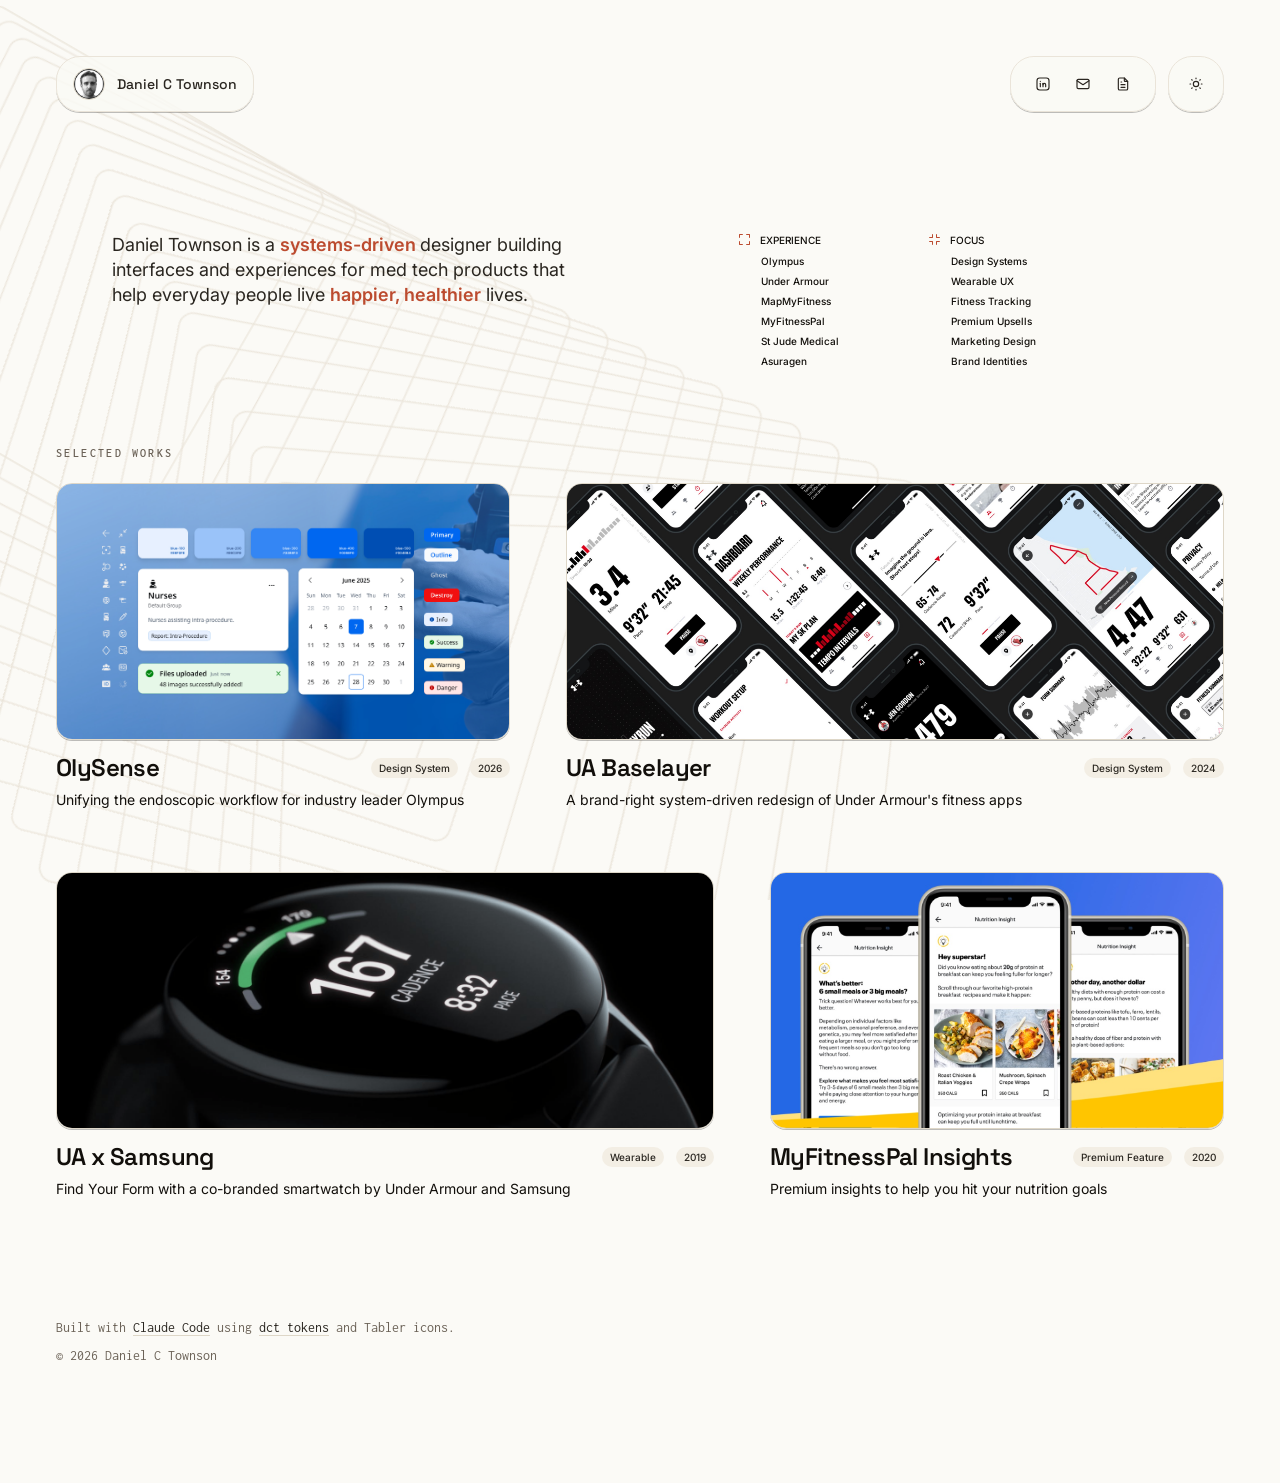
==== index.html @ 89b8bf27 "Three-column About card, header list icons and accent hover on nav pills - About card: three labelle" ====
<!DOCTYPE html>
<html lang="en" data-theme="light">
<head>
  <meta charset="UTF-8" />
  <meta name="viewport" content="width=device-width, initial-scale=1.0" />
  <!-- Apply saved theme before first paint so dark mode doesn't flash light. -->
  <script>try { var t = localStorage.getItem('dct-theme'); if (t) document.documentElement.setAttribute('data-theme', t); } catch (e) {}</script>
  <title>dctownson.com</title>
  <link rel="preconnect" href="https://fonts.googleapis.com" />
  <link rel="preconnect" href="https://fonts.gstatic.com" crossorigin />
  <link href="https://fonts.googleapis.com/css2?family=Inter:wght@300;400;500;600;700&family=Space+Grotesk:wght@400;500;600;700&family=Inconsolata:wght@400;500;600;700;800;900&display=swap" rel="stylesheet" />
  <link rel="stylesheet" href="tokens.css" />
  <link rel="stylesheet" href="style.css" />
  <script src="components.js" defer blocking="render"></script>
  <!-- Load a case study in the background as soon as its card is hovered
       (or pressed, on touch), so it's ready — images included — by the
       time the exit animation ends. Chrome/Edge only; others ignore it. -->
  <script type="speculationrules">
  { "prerender": [{ "where": { "selector_matches": "a.cs-card" }, "eagerness": "moderate" }] }
  </script>
</head>
<body>
  <bg-pattern aria-hidden="true"></bg-pattern>
  <!-- Nav -->
  <site-nav type="home"></site-nav>

  <div class="page">

    <!-- Hero -->
    <section class="hero-masthead">
      <p class="hero-statement anim anim-3">Daniel Townson is a <span class="accent-1">systems-driven </span> designer building interfaces and experiences for med tech products that help everyday people live <span class="accent-1   ">happier, healthier</span> lives. </p>
      <div class="hero-credentials anim anim-4">
        <div class="credential-group">
          <p class="credential-label"><img src="assets/images/icon.experience.svg" width="15" height="15" alt="" />EXPERIENCE</p>
          <p class="credential-value">Olympus</p>
          <p class="credential-value">Under Armour</p>
          <p class="credential-value">MapMyFitness</p>
          <p class="credential-value">MyFitnessPal</p>
          <p class="credential-value">St Jude Medical</p>
          <p class="credential-value">Asuragen</p>
        </div>
        <div class="credential-group">
          <p class="credential-label"><img src="assets/images/icon.focus.svg" width="15" height="15" alt="" />FOCUS</p>
          <p class="credential-value">Design Systems</p>
          <p class="credential-value">Wearable UX</p>
          <p class="credential-value">Fitness Tracking</p>
          <p class="credential-value">Premium Upsells</p>
          <p class="credential-value">Marketing Design</p>
          <p class="credential-value">Brand Identities</p>
        </div>
      </div>
    </section>
  
    <!-- Case Studies -->
    <p class="section-label anim anim-4">Selected works</p>
    <div class="card-grid anim anim-5">
    <!-- OlySense Design System — not password-gated; the case study page
         itself is noindex,nofollow so it stays out of search results -->
    <a class="cs-card" href="/ods" style="--span: 5;">
      <div class="cs-card-media">
        <img class="cs-card-image" src="assets/images/card.hero.ods1.jpg" alt="OlySense Design System" />
      </div>
      <div class="cs-card-info">
        <div class="cs-card-header">
          <h3 class="cs-card-title">OlySense</h3>
          <div class="cs-card-chips">
            <dct-chip>Design System</dct-chip>
            <dct-chip>2026</dct-chip>
          </div>
        </div>
        <p class="cs-card-summary">Unifying the endoscopic workflow for industry leader Olympus</p>
      </div>
    </a>
      <!-- UA Baselayer -->
      <a class="cs-card" href="/ua-baselayer" style="--span: 7;">
        <div class="cs-card-media">
          <img class="cs-card-image" src="assets/images/card.hero.uabaselayer.jpg" alt="UA Baselayer Design System" />
        </div>
        <div class="cs-card-info">
          <div class="cs-card-header">
            <h3 class="cs-card-title">UA Baselayer</h3>
            <div class="cs-card-chips">
              <dct-chip>Design System</dct-chip>
              <dct-chip>2024</dct-chip>
            </div>
          </div>
          <p class="cs-card-summary">A brand-right system-driven redesign of Under Armour's fitness apps</p>
        </div>
      </a>
      <!-- UA Samsung -->
      <a class="cs-card" href="/ua-samsung" style="--span: 7;">
        <div class="cs-card-media">
          <img class="cs-card-image" src="assets/images/cs.uasamsung.mmr.heroimage.png" alt="UA Samsung" />
        </div>
        <div class="cs-card-info">
          <div class="cs-card-header">
            <h3 class="cs-card-title">UA x Samsung</h3>
            <div class="cs-card-chips">
              <dct-chip>Wearable</dct-chip>
              <dct-chip>2019</dct-chip>
            </div>
          </div>
          <p class="cs-card-summary">Find Your Form with a co-branded smartwatch by Under Armour and Samsung</p>
        </div>
      </a>
      <!-- MFP Insights -->
      <a class="cs-card" href="/mfpinsights" style="--span: 5;">
        <div class="cs-card-media">
          <img class="cs-card-image" src="assets/images/card.hero.mfpnutritioninsights.jpg" alt="MyFitnessPal Nutrition Insights"/>
        </div>
        <div class="cs-card-info">
          <div class="cs-card-header">
            <h3 class="cs-card-title">MyFitnessPal Insights</h3>
            <div class="cs-card-chips">
              <dct-chip>Premium Feature</dct-chip>
              <dct-chip>2020</dct-chip>
            </div>
          </div>
          <p class="cs-card-summary">Premium insights to help you hit your nutrition goals</p>
        </div>
      </a>
    </div>

    <!-- Footer -->
    <site-footer class="anim anim-6"></site-footer>

  </div>


</body>
</html>
---- tokens.css ----
/* ============================================================
   dct design tokens — Paper Grotesk direction
   Source of truth: figma.com/design/Mk1AtBGUwcneXunxMCnmKR
   Architecture: primitives → sys aliases → component usage

   Collections:
   • color     — warm stone gray ramp + blue (preserved)
   • accent    — terracotta ramp (primary accent, palette-agnostic name)
   • sys       — semantic aliases, references accent/* not blue/*
   • space     — spacing scale
   • border    — radius scale
   • font      — typography scale
   ============================================================ */

/* ------------------------------------------------------------
   PRIMITIVES — Gray (warm stone)
   ------------------------------------------------------------ */
   :root {

      --color-gray-50:       #fbfaf6;
      --color-gray-100:      #f3eee4;
      --color-gray-200:      #eae4d9;
      --color-gray-300:      #ded7c8;
      --color-gray-400:      #b8b0a0;
      --color-gray-500:      #8a8478;
      --color-gray-600:      #6b6257;
      --color-gray-700:      #4a453c;
      --color-gray-800:      #2a2620;
      --color-gray-900:      #1b1712;
      --color-gray-950:      #120f0b;
      --color-gray-default:  #1b1712;
      --color-gray-contrast: #ffffff;
      --color-gray-alpha-5:  rgba(27, 23, 18, 0.12);
    
      /* ------------------------------------------------------------
         PRIMITIVES — Accent (terracotta)
         Palette-agnostic name — swap the collection to change
         the entire accent family without touching sys references.
         ------------------------------------------------------------ */
      --color-accent-50:       #fef7f4;
      --color-accent-100:      #fbe9e1;
      --color-accent-200:      #f6d3c4;
      --color-accent-300:      #eeb39b;
      --color-accent-400:      #e39172;
      --color-accent-500:      #d6704e;
      --color-accent-600:      #bc4b2f;
      --color-accent-700:      #a23e24;
      --color-accent-800:      #85311c;
      --color-accent-900:      #6a2716;
      --color-accent-950:      #431810;
      --color-accent-default:  #bc4b2f;
      --color-accent-contrast: #fbfaf6;
      --color-accent-alpha-1:  rgba(188, 75, 47, 0.02);
      --color-accent-alpha-2:  rgba(188, 75, 47, 0.09);
      --color-accent-alpha-3:  rgba(188, 75, 47, 0.22);
      --color-accent-alpha-4:  rgba(188, 75, 47, 0.33);
      --color-accent-alpha-5:  rgba(188, 75, 47, 0.41);
      --color-accent-alpha-6:  rgba(188, 75, 47, 0.49);
      --color-accent-alpha-7:  rgba(188, 75, 47, 0.58);
      --color-accent-alpha-8:  rgba(188, 75, 47, 0.71);
      --color-accent-alpha-9:  rgba(188, 75, 47, 0.49);
      --color-accent-alpha-10: rgba(188, 75, 47, 0.40);
    
      /* ------------------------------------------------------------
         PRIMITIVES — Blue (preserved, unused in sys)
         ------------------------------------------------------------ */
      --color-blue-50:       #fdfdfe;
      --color-blue-100:      #f7f9ff;
      --color-blue-200:      #edf2fe;
      --color-blue-300:      #dfeaff;
      --color-blue-400:      #d0dfff;
      --color-blue-500:      #bdd1ff;
      --color-blue-600:      #a6bff9;
      --color-blue-700:      #87a5ef;
      --color-blue-800:      #3d63dd;
      --color-blue-900:      #3657c3;
      --color-blue-950:      #395bc7;
      --color-blue-default:  #1d2e5c;
      --color-blue-contrast: #ffffff;
      --color-blue-alpha-9:  rgba(3, 145, 253, 0.49);
    
      /* ------------------------------------------------------------
         PRIMITIVES — Red (warm)
         ------------------------------------------------------------ */
      --color-red-50:        #fff5f3;
      --color-red-100:       #ffe4de;
      --color-red-200:       #ffc9bf;
      --color-red-300:       #ffa694;
      --color-red-400:       #fa7f66;
      --color-red-500:       #ef5f42;
      --color-red-600:       #de4a2d;
      --color-red-700:       #c43a22;
      --color-red-800:       #a12f1c;
      --color-red-900:       #822719;
      --color-red-950:       #4f150c;
      --color-red-contrast:  #ffffff;
    
      /* ------------------------------------------------------------
         PRIMITIVES — Green (muted olive)
         ------------------------------------------------------------ */
      --color-green-50:       #f4f7ee;
      --color-green-100:      #e6eed6;
      --color-green-200:      #cddcae;
      --color-green-300:      #adc482;
      --color-green-400:      #8cab5e;
      --color-green-500:      #6f9047;
      --color-green-600:      #567237;
      --color-green-700:      #46603f;
      --color-green-800:      #384c26;
      --color-green-900:      #2c3b1f;
      --color-green-950:      #16210f;
      --color-green-contrast: #ffffff;
    
      /* ------------------------------------------------------------
         PRIMITIVES — Yellow (warm ochre)
         ------------------------------------------------------------ */
      --color-yellow-50:       #fdf8ec;
      --color-yellow-100:      #f9edcd;
      --color-yellow-200:      #f2d99a;
      --color-yellow-300:      #e9c266;
      --color-yellow-400:      #dda838;
      --color-yellow-500:      #c98f1c;
      --color-yellow-600:      #a97316;
      --color-yellow-700:      #855813;
      --color-yellow-800:      #6a4614;
      --color-yellow-900:      #573a15;
      --color-yellow-950:      #331f07;
      --color-yellow-contrast: #000000;
    
      /* ------------------------------------------------------------
         PRIMITIVES — Typography
         ------------------------------------------------------------ */
      --font-family-sans:    'Inter', sans-serif;
      --font-family-display: 'Space Grotesk', 'Inter', sans-serif;
      --font-family-mono:    'Inconsolata', monospace;
    
      --font-size-caption: 10px;
      --font-size-xs:   12px;
      --font-size-sm:   14px;
      --font-size-base: 16px;
      --font-size-lg:   18px;
      --font-size-xl:   20px;
      --font-size-2xl:  24px;
      --font-size-3xl:  30px;
      --font-size-4xl:  36px;
      --font-size-5xl:  48px;
      --font-size-6xl:  60px;
      --font-size-7xl:  72px;
      --font-size-8xl:  96px;
      --font-size-9xl:  128px;
    
      --font-weight-thin:       100;
      --font-weight-extralight: 200;
      --font-weight-light:      300;
      --font-weight-normal:     400;
      --font-weight-medium:     500;
      --font-weight-semibold:   600;
      --font-weight-bold:       700;
      --font-weight-extrabold:  800;
      --font-weight-black:      900;
    
      --font-leading-none:    1;
      --font-leading-tight:   1.25;
      --font-leading-snug:    1.375;
      --font-leading-normal:  1.5;
      --font-leading-relaxed: 1.625;
      --font-leading-loose:   2;
    
      --font-tracking-tighter: -1.2px;
      --font-tracking-tight:   -0.6px;
      --font-tracking-normal:   0px;
      --font-tracking-wide:     0.4px;
      --font-tracking-wider:    1.6px;
      --font-tracking-widest:   2.4px;
    
      /* ------------------------------------------------------------
         PRIMITIVES — Border radius
         ------------------------------------------------------------ */
      --radius-none:    0px;
      --radius-sm:      2px;
      --radius-default: 4px;
      --radius-md:      6px;
      --radius-lg:      8px;
      --radius-xl:      12px;
      --radius-2xl:     16px;
      --radius-3xl:     24px;
      --radius-full:    9999px;
    
      /* ------------------------------------------------------------
         PRIMITIVES — Spacing scale
         ------------------------------------------------------------ */
      --spacing-px:   1px;
      --spacing-0-5:  2px;
      --spacing-1:    4px;
      --spacing-1-5:  6px;
      --spacing-2:    8px;
      --spacing-2-5:  10px;
      --spacing-3:    12px;
      --spacing-3-5:  14px;
      --spacing-4:    16px;
      --spacing-5:    20px;
      --spacing-6:    24px;
      --spacing-7:    28px;
      --spacing-8:    32px;
      --spacing-9:    36px;
      --spacing-10:   40px;
      --spacing-11:   44px;
      --spacing-12:   48px;
      --spacing-14:   56px;
      --spacing-16:   64px;
      --spacing-20:   80px;
      --spacing-24:   96px;
      --spacing-28:   112px;
      --spacing-32:   128px;
      --spacing-36:   144px;
      --spacing-40:   160px;
      --spacing-44:   176px;
      --spacing-48:   192px;
      --spacing-52:   208px;
      --spacing-56:   224px;
      --spacing-60:   240px;
      --spacing-64:   256px;
      --spacing-72:   288px;
      --spacing-80:   320px;
      --spacing-96:   384px;
    
      /* ------------------------------------------------------------
         PRIMITIVES — Icon sizes
         ------------------------------------------------------------ */
      --icon-xs:  12px;
      --icon-sm:  14px;
      --icon-md:  16px;
      --icon-lg:  20px;
      --icon-xl:  24px;
      --icon-2xl: 32px;
    }
    
    /* ------------------------------------------------------------
       SYS TOKENS — LIGHT MODE (Paper)
       All values reference primitives via var()
       ------------------------------------------------------------ */
    :root,
    [data-theme="light"] {
    
      /* Background */
      --color-bg-default:      var(--color-gray-50);
      --color-bg-subtle:       var(--color-gray-100);
      --color-bg-muted:        var(--color-gray-200);
    
      /* Foreground */
      --color-fg-default:      var(--color-gray-950);
      --color-fg-muted:        var(--color-gray-800);
      --color-fg-subtle:       var(--color-gray-600);
      --color-fg-disabled:     var(--color-gray-400);
      --color-fg-on-accent:    var(--color-accent-contrast);
    
      /* Border */
      --color-border-default:  var(--color-gray-300);
      --color-border-strong:   var(--color-gray-500);
      --color-border-muted:    var(--color-gray-200);
      --color-border-accent:   var(--color-accent-600);
    
      /* Accent */
      --color-accent-default:  var(--color-accent-600);
      --color-accent-hover:    var(--color-accent-700);
      --color-accent-muted:    var(--color-accent-300);
      --color-accent-subtle:   var(--color-accent-100);
      --color-accent-fg:       var(--color-accent-600);
    
      /* Surface */
      --color-surface-default: var(--color-gray-50);
      --color-surface-raised:  var(--color-gray-100);
      --color-surface-overlay: var(--color-gray-200);
    
      /* State */
      --color-focus:           var(--color-accent-600);
      --color-disabled-bg:     var(--color-bg-muted);
      --color-disabled-text:   var(--color-fg-subtle);
    
      /* Danger */
      --color-danger-default:  var(--color-red-800);
      --color-danger-hover:    var(--color-red-900);
      --color-danger-muted:    var(--color-red-100);
      --color-danger-fg:       var(--color-red-700);
      --color-danger-on:       var(--color-red-contrast);
    
      /* Status — Success */
      --color-success-bg:        var(--color-green-100);
      --color-success-bg-subtle: var(--color-green-50);
      --color-success-border:    var(--color-green-300);
      --color-success-text:      var(--color-green-950);
      --color-success-text-muted:var(--color-green-700);
      --color-success-icon:      var(--color-green-600);
      --color-success-solid:     var(--color-green-600);
      --color-success-on-solid:  var(--color-green-contrast);

    
      /* Status — Warning */
      --color-warning-bg:        var(--color-yellow-100);
      --color-warning-bg-subtle: var(--color-yellow-50);
      --color-warning-border:    var(--color-yellow-300);
      --color-warning-text:      var(--color-yellow-950);
      --color-warning-text-muted:var(--color-yellow-900);
      --color-warning-icon:      var(--color-yellow-700);
      --color-warning-solid:     var(--color-yellow-500);
      --color-warning-on-solid:  var(--color-yellow-contrast);
   
    
      /* Status — Error */
      --color-error-bg:          var(--color-red-100);
      --color-error-bg-subtle:   var(--color-red-50);
      --color-error-border:      var(--color-red-300);
      --color-error-text:        var(--color-red-default);
      --color-error-text-muted:  var(--color-red-900);
      --color-error-icon:        var(--color-red-700);
      --color-error-solid:       var(--color-red-600);
      --color-error-on-solid:    var(--color-red-contrast);
    
      /* Status — Info */
      --color-info-bg:           var(--color-blue-100);
      --color-info-bg-subtle:    var(--color-blue-50);
      --color-info-border:       var(--color-blue-300);
      --color-info-text:         var(--color-blue-default);
      --color-info-text-muted:   var(--color-blue-900);
      --color-info-icon:         var(--color-blue-700);
      --color-info-solid:        var(--color-blue-600);
      --color-info-on-solid:     var(--color-blue-contrast);
    
      /* Icon */
      --color-icon-default:      var(--color-gray-default);
      --color-icon-muted:        var(--color-gray-500);
      --color-icon-subtle:       var(--color-gray-400);
      --color-icon-disabled:     var(--color-gray-300);
      --color-icon-on-accent:    var(--color-gray-50);
      --color-icon-accent:       var(--color-accent-600);
      --color-icon-success:      var(--color-green-600);
      --color-icon-warning:      var(--color-yellow-600);
      --color-icon-error:        var(--color-red-600);
      --color-icon-info:         var(--color-blue-950);
    
      /* Font aliases */
      --font-body:                var(--font-family-sans);
      --font-heading:             var(--font-family-display);
      --font-mono:                var(--font-family-mono);
      --font-size-label:          var(--font-size-sm);
      --font-size-body:           var(--font-size-base);
      --font-size-body-lg:        var(--font-size-lg);
      --font-size-subtitle:       var(--font-size-xl);
      --font-size-title:          var(--font-size-2xl);
      --font-size-h3:             var(--font-size-3xl);
      --font-size-h2:             var(--font-size-4xl);
      --font-size-h1:             var(--font-size-5xl);
      --font-size-display:        var(--font-size-6xl);
      --font-weight-body:         var(--font-weight-normal);
      --font-weight-label:        var(--font-weight-medium);
      --font-weight-emphasis:     var(--font-weight-semibold);
      --font-weight-heading:      var(--font-weight-medium);
      --font-weight-display:      var(--font-weight-semibold);
      --font-leading-tight-sys:   var(--font-leading-tight);
      --font-leading-snug-sys:    var(--font-leading-snug);
      --font-leading-body:        var(--font-leading-normal);
      --font-leading-relaxed-sys: var(--font-leading-relaxed);
      --font-tracking-heading:    var(--font-tracking-tight);
      --font-tracking-body:       var(--font-tracking-normal);
      --font-tracking-label:      var(--font-tracking-wide);
      --font-tracking-caption:    var(--font-tracking-wider);
    }
    
    /* ------------------------------------------------------------
       SYS TOKENS — DARK MODE (Warm Ink)
       ------------------------------------------------------------ */
    [data-theme="dark"] {
    
      /* Background */
      --color-bg-default:      var(--color-gray-950);
      --color-bg-subtle:       var(--color-gray-900);
      --color-bg-muted:        var(--color-gray-800);
    
      /* Foreground */
      --color-fg-default:      var(--color-gray-200);
      --color-fg-muted:        var(--color-gray-300);
      --color-fg-subtle:       var(--color-gray-400);
      --color-fg-disabled:     var(--color-gray-500);
      --color-fg-on-accent:    var(--color-accent-contrast);
    
      /* Border */
      --color-border-default:  var(--color-gray-700);
      --color-border-strong:   var(--color-gray-500);
      --color-border-muted:    var(--color-gray-800);
      --color-border-accent:   var(--color-accent-500);
    
      /* Accent */
      --color-accent-default:  var(--color-accent-500);
      --color-accent-hover:    var(--color-accent-700);
      --color-accent-muted:    var(--color-accent-900);
      --color-accent-subtle:   var(--color-accent-950);
      --color-accent-fg:       var(--color-accent-400);
    
      /* Surface */
      --color-surface-default: var(--color-gray-950);
      --color-surface-raised:  var(--color-gray-800);
      --color-surface-overlay: var(--color-gray-700);
    
      /* State */
      --color-focus:           var(--color-accent-400);
      --color-disabled-bg:     var(--color-bg-muted);
      --color-disabled-text:   var(--color-fg-disabled);
    
      /* Danger */
      --color-danger-default:  var(--color-red-800);
      --color-danger-hover:    var(--color-red-900);
      --color-danger-muted:    var(--color-red-950);
      --color-danger-fg:       var(--color-red-200);
      --color-danger-on:       var(--color-red-contrast);
    
      /* Status — Success */
      --color-success-bg:        var(--color-green-950);
      --color-success-bg-subtle: var(--color-green-900);
      --color-success-border:    var(--color-green-700);
      --color-success-text:      var(--color-green-50);
      --color-success-text-muted:var(--color-green-100);
      --color-success-icon:      var(--color-green-400);
      --color-success-solid:     var(--color-green-500);
      --color-success-on-solid:  var(--color-green-contrast);
    
      /* Status — Warning */
      --color-warning-bg:        var(--color-yellow-950);
      --color-warning-bg-subtle: var(--color-yellow-900);
      --color-warning-border:    var(--color-yellow-700);
      --color-warning-text:      var(--color-yellow-50);
      --color-warning-text-muted:var(--color-yellow-100);
      --color-warning-icon:      var(--color-yellow-400);
      --color-warning-solid:     var(--color-yellow-400);
      --color-warning-on-solid:  var(--color-yellow-contrast);
    
      /* Status — Error */
      --color-error-bg:          var(--color-red-950);
      --color-error-bg-subtle:   var(--color-red-900);
      --color-error-border:      var(--color-red-700);
      --color-error-text:        var(--color-gray-50);
      --color-error-icon:        var(--color-red-400);
      --color-error-solid:       var(--color-red-500);
      --color-error-on-solid:    var(--color-red-contrast);
    
      /* Status — Info */
      --color-info-bg:           var(--color-blue-950);
      --color-info-bg-subtle:    var(--color-blue-900);
      --color-info-border:       var(--color-blue-700);
      --color-info-text:         var(--color-blue-50);
      --color-info-text-muted:   var(--color-blue-300);
      --color-info-icon:         var(--color-blue-400);
      --color-info-solid:        var(--color-blue-500);
      --color-info-on-solid:     var(--color-blue-contrast);
    
      /* Icon */
      --color-icon-default:      var(--color-gray-50);
      --color-icon-muted:        var(--color-gray-400);
      --color-icon-subtle:       var(--color-gray-600);
      --color-icon-disabled:     var(--color-gray-700);
      --color-icon-on-accent:    var(--color-gray-contrast);
      --color-icon-accent:       var(--color-accent-400);
      --color-icon-success:      var(--color-green-400);
      --color-icon-warning:      var(--color-yellow-400);
      --color-icon-error:        var(--color-red-400);
      --color-icon-info:         var(--color-blue-800);
    }
---- style.css ----
/* ============================================================
   dctownson.com — component & layout styles
   Depends on: tokens.css

   Section order: reset/base → layout primitives → motion →
   utilities → components (nav, chip, button) → shared cross-page
   typography → page-specific (home, case study) → contact →
   about → footer.
   ============================================================ */

/* ── Reset & base ─────────────────────────────────────── */
*, *::before, *::after {
  box-sizing: border-box;
  margin: 0;
  padding: 0;
}

html {
  font-size: 16px;
  -webkit-font-smoothing: antialiased;
  scroll-behavior: auto;
  overflow-anchor: none;
}

body {
  font-family: var(--font-family-sans);
  background-color: var(--color-bg-default);
  color: var(--color-fg-default);
  min-height: 100vh;
  transition: background-color 0.2s ease, color 0.2s ease;
}

/* ── Background pattern — <bg-pattern> ─────────────────────
   Fixed layer behind the page (position: fixed rather than
   background-attachment: fixed, which iOS Safari ignores). The
   SVG sits on the left, sized off the viewport height and pushed
   past the left and top edges so it bleeds off them. --pattern-apex-x
   / --pattern-apex-y place the fan's apex (the point on the right
   where the lines meet) in the viewport; --pattern-height sets the
   size; --pattern-rotate turns it around the apex (clockwise). Line color comes from a token via currentColor. */
bg-pattern {
  --pattern-height: 130vh;
  --pattern-apex-x: 40vw;
  --pattern-apex-y: 30vh;
  --pattern-rotate: -60deg;
  position: fixed;
  inset: 0;
  z-index: -1;
  overflow: hidden;
  pointer-events: none;
  color: var(--color-border-muted);
  transition: color 0.2s ease;
}

/* The apex is at (1520, 906) in the 1562 × 1812 viewBox, i.e.
   97.3% across and 50% down — the offsets below put that point at
   --pattern-apex-x / -y. */
bg-pattern svg {
  position: absolute;
  height: var(--pattern-height);
  width: auto;
  aspect-ratio: 1562 / 1812;
  left: calc(var(--pattern-apex-x) - var(--pattern-height) * 1520 / 1812);
  top: calc(var(--pattern-apex-y) - var(--pattern-height) * 0.5);
  transform: rotate(var(--pattern-rotate));
  transform-origin: 97.31% 50%;   /* turn around the apex so it stays put */
}

/* Fan-in on load. Every line rotates into place around one shared
   pivot near the apex on the right (in the SVG's 1562 × 1812 units),
   starting from --fan-shift to the left. Each line starts turned
   back by its own tilt (1.5° per line, matching the Figma build) plus
   --fan-base, so they open out like a fan. line-01 leads; the rest
   follow --fan-stagger apart. 19 × 30ms + 900ms ≈ 1.5s total, so the
   pattern settles just after the page content (~1.05s). */
bg-pattern g {
  --fan-pivot: 1520px 906px;
  --fan-shift: -110px;        /* user units: ≈120 screen px at 1440 × 900 */
  --fan-base: 4deg;
  --fan-step: 1.5deg;
  --fan-stagger: 30ms;
  --fan-angle: calc(var(--fan-base) + var(--i) * var(--fan-step));
  transform-box: view-box;
  transform-origin: var(--fan-pivot);
  animation: fan-in 900ms cubic-bezier(0.22, 1, 0.36, 1) both;
  animation-delay: calc(var(--i) * var(--fan-stagger));
}

@keyframes fan-in {
  from {
    opacity: 0;
    transform: translateX(var(--fan-shift)) rotate(var(--fan-angle));
  }
  40% { opacity: 1; }
  to {
    opacity: 1;
    transform: none;
  }
}

@media (prefers-reduced-motion: reduce) {
  bg-pattern g { animation: none; }
}


a { color: inherit; text-decoration: none; }
img { display: block; max-width: 100%; }

/* Global default for every h2–h6 on the site. Headings that need a
   different color set it on their own class. */
h2, h3, h4, h5, h6 { color: var(--color-fg-muted); }

/* ── Layout primitives ────────────────────────────────── */
/* .page is the single source of page width and side margins on
   every page. .content (case study pages) is a plain grouping
   wrapper with no styles of its own. */
.page {
  max-width: 1440px;
  margin: 0 auto;
  padding: 0 56px;
  --grid-gutter: 56px;
}

@media (max-width: 1023px) {
  .page {
    padding: 0 32px;
  }
}

@media (max-width: 767px) {
  .page {
    padding: 0 24px;
  }
}

/* 12-column responsive grid. Desktop (>=1024px): 12 columns.
   Tablet (768-1023px): 8 columns. Mobile (<768px): 4 columns.
   Grids only line up with each other when they share the same
   column-gap, so every grid takes --grid-gutter for its columns —
   override row-gap freely, but leave column-gap alone on any grid
   that needs to align with the others. */
.hero-masthead,
.card-grid,
.grid,
.cs-header,
.cs-section,
.img-grid,
.meta-grid {
  display: grid;
  grid-template-columns: repeat(12, 1fr);
  gap: var(--grid-gutter);
}

@media (max-width: 1023px) {
  .hero-masthead,
  .card-grid,
  .grid,
  .cs-header,
  .cs-section,
  .img-grid,
  .meta-grid {
    grid-template-columns: repeat(8, 1fr);
  }
}

@media (max-width: 767px) {
  .hero-masthead,
  .card-grid,
  .grid,
  .cs-header,
  .cs-section,
  .img-grid,
  .meta-grid {
    grid-template-columns: repeat(4, 1fr);
  }
}

/* ── Grid placement ─────────────────────────────────────
   Children of .grid and of the case study containers (.cs-header,
   .cs-section, .img-grid, .meta-grid) sit on the columns above. Each
   element type has a default span (see "Page — Case study"); to place
   one yourself, set these on the element:
     --span / --start        desktop, out of 12   style="--span: 6"
     --span-md / --start-md  tablet, out of 8     style="--span-md: 4"
     --span-sm               phone, out of 4
   e.g. style="--span: 6; --start: 4" spans columns 4–9 on desktop.
   Anything unset falls back to the element's default (full width
   unless noted). The --_span* properties hold those defaults and are
   internal — set --span* in markup, not them.
   None of these inherit, so a span set on one element never leaks
   into a nested grid. */
@property --span     { syntax: '*'; inherits: false; }
@property --start    { syntax: '*'; inherits: false; }
@property --span-md  { syntax: '*'; inherits: false; }
@property --start-md { syntax: '*'; inherits: false; }
@property --span-sm  { syntax: '*'; inherits: false; }
@property --_span    { syntax: '*'; inherits: false; }
@property --_span-md { syntax: '*'; inherits: false; }
@property --_span-sm { syntax: '*'; inherits: false; }

:is(.grid, .cs-header, .cs-section, .img-grid, .meta-grid) > * {
  grid-column: var(--start, auto) / span var(--span, var(--_span, 12));
  min-width: 0;
}

@media (max-width: 1023px) {
  :is(.grid, .cs-header, .cs-section, .img-grid, .meta-grid) > * {
    grid-column: var(--start-md, auto) / span var(--span-md, var(--_span-md, 8));
  }
}

@media (max-width: 767px) {
  :is(.grid, .cs-header, .cs-section, .img-grid, .meta-grid) > * {
    grid-column: auto / span var(--span-sm, var(--_span-sm, 4));
  }
}

cs-hero {
  display: block;
}

/* ── Motion — staggered fade-up ───────────────────────── */
.anim {
  opacity: 0;
  transform: translateY(16px);
  animation: fade-up 0.5s ease forwards;
}

@keyframes fade-up {
  to {
    opacity: 1;
    transform: translateY(0);
  }
}

.anim-1 { animation-delay: 0.05s; }
.anim-2 { animation-delay: 0.15s; }
.anim-3 { animation-delay: 0.25s; }
.anim-4 { animation-delay: 0.35s; }
.anim-5 { animation-delay: 0.45s; }
.anim-6 { animation-delay: 0.55s; }

/* ── Motion — page exit (home → case study) ──────────────
   components.js adds .is-leaving to <html> when a case study card
   is clicked and navigates after PAGE_EXIT_MS (600ms). The nav stays
   put since the next page has the same one. Content lifts and fades;
   the clicked card (.is-active) lingers a beat longer; the pattern
   fades out. */
@keyframes page-out {
  from { opacity: 1; transform: none; }
  to   { opacity: 0; transform: translateY(-12px); }
}

.is-leaving .page .anim {
  animation: page-out 0.35s ease forwards;
}

.is-leaving .page .card-grid.anim {
  animation: none;
  opacity: 1;
  transform: none;
}

.is-leaving .cs-card {
  animation: page-out 0.35s ease forwards;
}

.is-leaving .cs-card.is-active {
  animation: page-out 0.3s ease 0.25s forwards;
}

/* The pattern fades out as one layer rather than folding line by
   line: per-line SVG transforms repaint the whole pattern on the main
   thread every frame, which made the exit stutter. Opacity on the
   layer runs on the GPU. */
.is-leaving bg-pattern {
  opacity: 0;
  transition: opacity 0.4s ease;
}

/* With a morph coming (.can-morph), the clicked card's image stays
   fully visible — it becomes the case study hero — and only its
   title and summary fade with the rest. */
.is-leaving.can-morph .cs-card.is-active {
  animation: none;
}

.is-leaving.can-morph .cs-card.is-active .cs-card-info {
  animation: page-out 0.35s ease forwards;
}

/* ── Motion — page transition (home → case study) ─────────
   Cross-page view transitions: the clicked card's image and the
   case study hero share the name "cs-hero" (components.js), so the
   browser morphs one into the other while the rest of the page
   cross-fades. Browsers without support just load the next page.
   The case study's own entrance is the staggered .anim fade-up in
   <cs-hero>; the hero skips its fade when it arrives by morph
   (.is-arriving, set by a pagereveal listener in each case study's
   <head>). */
@view-transition {
  navigation: auto;
}

@media (prefers-reduced-motion: reduce) {
  @view-transition {
    navigation: none;
  }
}

::view-transition-group(root) {
  animation-duration: 0.3s;
}

::view-transition-group(cs-hero) {
  animation-duration: 0.6s;
  animation-timing-function: cubic-bezier(0.22, 1, 0.36, 1);
}

/* The card and the hero crop the image differently — cover keeps
   it from stretching while the box changes shape. */
::view-transition-old(cs-hero),
::view-transition-new(cs-hero) {
  height: 100%;
  object-fit: cover;
}

.is-arriving .hero-bleed.anim {
  animation: none;
  opacity: 1;
  transform: none;
}

/* Meta tiles follow the hero in, 60ms apart. */
cs-hero meta-tile:nth-child(1) { animation-delay: 0.35s; }
cs-hero meta-tile:nth-child(2) { animation-delay: 0.41s; }
cs-hero meta-tile:nth-child(3) { animation-delay: 0.47s; }
cs-hero meta-tile:nth-child(4) { animation-delay: 0.53s; }

/* ── Utilities — ghost tooltip ─────────────────────────── */
[data-tip] { position: relative; }

[data-tip]::after {
  content: attr(data-tip);
  position: absolute;
  bottom: calc(100% + 2px);
  left: 50%;
  transform: translateX(-50%) translateY(2px);
  background: transparent;
  color: var(--color-fg-muted);
  font-family: var(--font-family-mono);
  font-size: var(--font-size-xs);
  font-weight: var(--font-weight-semibold);
  letter-spacing: var(--font-tracking-wide);
  white-space: nowrap;
  padding: 0 8px;
  border-radius: var(--radius-md);
  border: none;
  backdrop-filter: blur(8px);
  -webkit-backdrop-filter: blur(8px);
  pointer-events: none;
  opacity: 0;
  transition: opacity 0.15s ease, transform 0.15s ease;
  z-index: 10;
}

[data-tip]:hover::after {
  opacity: 1;
  transform: translateX(-50%) translateY(0);
}

/* ============================================================
   Components
   ============================================================ */

/* ── Navigation — <site-nav> floating pills ────────────────
   No bar behind the nav: each group sits in its own pill and the
   page (and the fixed bg pattern) shows between them. The host is
   sticky with a negative top equal to the inset it gives up on
   scroll, so the pills start --nav-inset from the top and settle
   at --nav-inset-stuck once the page scrolls — no scroll listener
   needed. The pills align with .page's content column and side
   padding at every breakpoint. */
site-nav {
  --nav-inset: 56px;
  --nav-inset-stuck: 16px;
  display: block;
  position: sticky;
  top: calc(var(--nav-inset-stuck) - var(--nav-inset));
  z-index: 50;
  width: 100%;
  padding-top: var(--nav-inset);
  pointer-events: none;
}

.nav-inner {
  max-width: 1440px;
  margin: 0 auto;
  padding: 0 56px;
  display: flex;
  align-items: center;
  justify-content: space-between;
  gap: 12px;
}

.nav-right {
  display: flex;
  align-items: center;
  flex-shrink: 0;
  gap: 12px;
}

.nav-pill {
  display: flex;
  align-items: center;
  height: 56px;
  padding: 0 16px;
  border: 1px solid var(--color-border-muted);
  border-radius: var(--radius-3xl);
  background: color-mix(in srgb, var(--color-bg-default) 80%, transparent);
  backdrop-filter: blur(12px);
  -webkit-backdrop-filter: blur(12px);
  box-shadow: 0 1px 0 rgba(0, 0, 0, 0.25);
  pointer-events: auto;
  transition: background-color 0.2s ease, border-color 0.2s ease;
}

.nav-pill--icon,
.nav-pill--back { padding: 0 11px; }

/* ── About card — the name pill grows into it ──────────────
   .nav-about holds the pill's place in the nav; the card is absolute
   on top of it, so growing it never moves anything else. Its copy is a
   fixed width and doesn't reflow, so animating width and height only
   repaints the card itself. The heavy effects stay out of the way:
   the blur drops as soon as it opens and returns once it has closed,
   and the large shadow fades in after it has finished growing.
   components.js measures --about-closed-w and --about-open-h and
   toggles .is-open. */
.home-nav .nav-inner { container-type: inline-size; }

/* Dims the page behind the open card. It sits in the nav's stacking
   context, so the card and the other pills stay above it. It catches
   taps while open, so closing the card on touch can't also follow a
   link underneath. */
.nav-scrim {
  position: fixed;
  inset: 0;
  background: rgba(0, 0, 0, 0.4);
  opacity: 0;
  pointer-events: none;
  transition: opacity 0.3s ease;
}

/* Eases in slower than it leaves, so the dim settles behind the card
   rather than snapping on. */
site-nav.is-about-open .nav-scrim {
  opacity: 1;
  pointer-events: auto;
  transition: opacity 0.6s ease-in-out;
}

.nav-about {
  --about-open-w: min(735px, 100cqw);
  --about-ease: cubic-bezier(0.22, 1, 0.36, 1);
  --about-time: 0.5s;
  --about-pad: 16px;   /* the avatar's inset — the copy's edges match it */
  position: relative;
  z-index: 1;
  flex-shrink: 0;
  width: var(--about-closed-w, 180px);
  height: 56px;
}

.nav-about-card {
  position: absolute;
  top: 0;
  left: 0;
  flex-direction: column;
  align-items: flex-start;
  width: var(--about-closed-w, 180px);
  height: 56px;
  padding: 0;
  overflow: hidden;
  transition:
    width var(--about-time) var(--about-ease),
    height var(--about-time) var(--about-ease),
    background-color 0.15s ease,
    border-color 0.2s ease,
    box-shadow 0.15s ease,
    backdrop-filter 0s linear var(--about-time),
    -webkit-backdrop-filter 0s linear var(--about-time);
}

.nav-about.is-open .nav-about-card {
  width: var(--about-open-w);
  height: min(var(--about-open-h, 600px), 100dvh - 72px);
  background: var(--color-bg-default);
  backdrop-filter: none;
  -webkit-backdrop-filter: none;
  box-shadow: 0 1px 0 rgba(0, 0, 0, 0.25), 0 24px 64px rgba(0, 0, 0, 0.16);
  transition:
    width var(--about-time) var(--about-ease),
    height var(--about-time) var(--about-ease),
    background-color 0.15s ease,
    border-color 0.2s ease,
    box-shadow 0.3s ease 0.3s;
}

.nav-greeting {
  display: flex;
  flex-shrink: 0;
  align-items: center;
  gap: 12px;
  width: max-content;
  height: 54px;
  padding: 0 var(--about-pad);
  border: 0;
  border-radius: var(--radius-3xl);
  background: none;
  color: inherit;
  font: inherit;
  text-align: left;
  cursor: default;
}

.nav-greeting:focus-visible {
  outline: 2px solid var(--color-accent-default);
  outline-offset: -4px;
}

.nav-greeting .accent {
  color: var(--color-accent-default);
}

.nav-about-body {
  flex: 1 1 auto;
  width: calc(var(--about-open-w) - 2px);
  min-height: 0;
  overflow: hidden;
}

.nav-about.is-settled .nav-about-body {
  overflow-y: auto;
  overscroll-behavior: contain;
}

/* One column until the row can hold three; see the container queries
   below. */
.nav-about-copy {
  display: grid;
  grid-template-columns: minmax(0, 1fr);
  align-items: start;
  column-gap: 32px;
  row-gap: 24px;
  padding: 4px var(--about-pad) var(--about-pad);
  visibility: hidden;
  transition: visibility 0s linear 0.12s;
}

.nav-about.is-open .nav-about-copy {
  visibility: visible;
  transition: visibility 0s;
}

/* Each section slides in from the left, the way the card grows, one
   after another. They all leave together, quickly. */
.nav-about-section {
  display: flex;
  flex-direction: column;
  gap: 8px;
  opacity: 0;
  transform: translateX(-16px);
  transition: opacity 0.12s ease, transform 0.12s ease;
}

.nav-about.is-open .nav-about-section {
  --about-delay: calc(0.12s + var(--i) * 0.08s);
  opacity: 1;
  transform: none;
  transition:
    opacity 0.35s ease var(--about-delay),
    transform 0.5s var(--about-ease) var(--about-delay);
}

.nav-about-label {
  display: flex;
  align-items: center;
  gap: 8px;
  font-family: var(--font-family-sans);
  font-size: var(--font-size-caption);
  font-weight: var(--font-weight-medium);
  line-height: 1;
  color: var(--color-fg-default);
  text-transform: uppercase;
}

.nav-about-label img { flex-shrink: 0; }

.nav-about-section p {
  font-size: var(--font-size-sm);
  line-height: var(--font-leading-normal);
  color: var(--color-fg-default);
  text-wrap: pretty;
  padding-left:24px;
}

/* The space of one blank line between paragraphs in a section. */
.nav-about-section p + p { margin-top: calc(var(--font-leading-normal) * 1em - 8px); }

/* Three columns: the card stops 24px short of the pills on the right and
   the columns line up under the name. */
@container (min-width: 1000px) {
  .nav-about { --about-open-w: calc(100cqw - var(--about-right-w, 190px) - 24px); }

  .nav-about-copy {
    grid-template-columns: repeat(3, minmax(0, 1fr));
    padding: 24px 24px 32px calc(var(--about-pad) + 44px);
  }
}

@container (min-width: 1120px) {
  .nav-about-copy {
    column-gap: 64px;
    padding: 24px calc(var(--about-pad) + 44px) 48px;
  }
}

@media (prefers-reduced-motion: reduce) {
  .nav-scrim,
  .nav-about-card,
  site-nav.is-about-open .nav-scrim,
  .nav-about.is-open .nav-about-card,
  .nav-about-copy,
  .nav-about.is-open .nav-about-copy,
  .nav-about-section,
  .nav-about.is-open .nav-about-section { transition: none; }

  .nav-about-section { transform: none; }
}

.nav-avatar {
  width: 32px;
  height: 32px;
  border-radius: var(--radius-full);
  object-fit: cover;
  border: 1px solid var(--color-border-default);
  flex-shrink: 0;
}

.hero-eyebrow {
  font-family: var(--font-family-display);
  font-size: var(--font-size-sm);
  font-weight: var(--font-weight-medium);
  line-height: 20px;
  color: var(--color-fg-muted);
}

.nav-links {
  display: flex;
  align-items: center;
  gap: 8px;
}

site-nav .dct-btn--sm svg { width: var(--icon-md); height: var(--icon-md); }

/* Pill icons pick up the accent on hover; a button's text label doesn't.
   Mouse only, so the colour doesn't stick after a tap on touch screens. */
.nav-pill .dct-btn svg,
.nav-pill .theme-toggle svg { transition: color 0.15s ease; }

@media (hover: hover) {
  .nav-pill .dct-btn:hover svg,
  .nav-pill .theme-toggle:hover svg { color: var(--color-accent-default); }
}

@media (max-width: 1023px) {
  site-nav { --nav-inset: 32px; }
  .nav-inner { padding: 0 32px; }
}

@media (max-width: 767px) {
  site-nav { --nav-inset: 24px; --nav-inset-stuck: 12px; }
  .nav-inner { padding: 0 24px; }
}

/* Three pills don't fit across a phone with text showing, so the
   first pill drops to its icon: the avatar on home, the back
   arrow on case studies (its aria-label still names it). */
@media (max-width: 479px) {
  .nav-about { --about-pad: 11px; }
  .nav-about:not(.is-open) .hero-eyebrow { display: none; }
  .nav-pill--back .dct-btn { width: 32px; padding: 0; }
  .nav-pill--back .dct-btn-label { display: none; }
}

/* ── Navigation — theme toggle ────────────────────────── */
.theme-toggle {
  display: flex;
  align-items: center;
  justify-content: center;
  width: 32px;
  height: 32px;
  border-radius: var(--radius-full);
  border: none;
  outline: none;
  background: transparent;
  color: var(--color-fg-muted);
  cursor: pointer;
  transition: color 0.15s ease, background-color 0.15s ease, box-shadow 0.15s ease;
}

.theme-toggle:hover {
  color: var(--color-fg-default);
  background-color: var(--color-bg-muted);
}

.theme-toggle:focus-visible {
  box-shadow: 0 0 0 3px var(--color-accent-alpha-4);
}

.theme-toggle svg { width: 16px; height: 16px; }

.icon-sun  { display: none; }
.icon-moon { display: flex; }
[data-theme="light"] .icon-sun  { display: flex; }
[data-theme="light"] .icon-moon { display: none; }

/* ── dct-chip ──────────────────────────────────────────── */
dct-chip { display: inline-block; }

.dct-chip {
  display: inline-flex;
  align-items: center;
  justify-content: center;
  padding: 4px 8px;
  border-radius: 12px;
  background: var(--color-bg-subtle);
  font-family: var(--font-family-sans);
  font-size: var(--font-size-caption);
  font-weight: var(--font-weight-medium);
  line-height: normal;
  color: var(--color-fg-muted);
  white-space: nowrap;
  transition: background 0.15s ease, color 0.15s ease;
}

.dct-chip:hover {
  background: var(--color-bg-muted);
}

.dct-chip--linked {
  cursor: pointer;
}

/* Added/removed by the résumé page's chip → project hover script */
.dct-chip.chip--highlighted {
  background: var(--color-bg-muted);
  color: var(--color-fg-default);
}

.dct-chip.chip--dimmed {
  opacity: 0.35;
}

/* ── dct-button ────────────────────────────────────────── */
dct-button { display: inline-flex; }

.dct-btn {
  display: inline-flex;
  align-items: center;
  justify-content: center;
  gap: var(--spacing-2);
  border: 1px solid transparent;
  border-radius: var(--radius-full);
  font-family: var(--font-family-sans);
  font-weight: var(--font-weight-medium);
  line-height: 1;
  white-space: nowrap;
  text-decoration: none;
  cursor: pointer;
  transition: background-color 0.15s ease, border-color 0.15s ease,
              color 0.15s ease, box-shadow 0.15s ease, transform 0.1s ease;
}

.dct-btn:active {
  transform: translateY(1px);
}

.dct-btn:focus-visible {
  outline: none;
  box-shadow: 0 0 0 3px var(--color-accent-alpha-4);
}

.dct-btn-label--hidden {
  position: absolute;
  width: 1px;
  height: 1px;
  padding: 0;
  margin: -1px;
  overflow: hidden;
  clip: rect(0, 0, 0, 0);
  white-space: nowrap;
  border: 0;
}

.dct-btn svg {
  flex-shrink: 0;
}

/* Sizes — 8px radius is constant across all three */
.dct-btn--sm {
  height: 32px;
  padding: 0 var(--spacing-2);
  gap: var(--spacing-1-5);
  font-size: var(--font-size-sm);
}
.dct-btn--sm svg { width: var(--icon-sm); height: var(--icon-sm); }

.dct-btn--md {
  height: 36px;
  padding: 0 var(--spacing-3);
  font-size: var(--font-size-sm);
}
.dct-btn--md svg { width: var(--icon-md); height: var(--icon-md); }

.dct-btn--lg {
  height: 40px;
  padding: 0 var(--spacing-4);
  font-size: var(--font-size-base);
}
.dct-btn--lg svg { width: var(--icon-lg); height: var(--icon-lg); }

/* Icon-only — square footprint, no horizontal padding */
.dct-btn--icon-only { padding: 0; }
.dct-btn--icon-only.dct-btn--sm { width: 32px; }
.dct-btn--icon-only.dct-btn--md { width: 36px; }
.dct-btn--icon-only.dct-btn--lg { width: 40px; }

/* Variant — Primary (filled) */
.dct-btn--primary {
  background: var(--color-accent-default);
  color: var(--color-fg-on-accent);
}
.dct-btn--primary:hover:not(:disabled):not([aria-disabled="true"]) {
  background: var(--color-accent-hover);
}

/* Variant — Secondary (subtle outline) */
.dct-btn--secondary {
  background: transparent;
  border-color: var(--color-border-default);
  color: var(--color-fg-default);
}
.dct-btn--secondary:hover:not(:disabled):not([aria-disabled="true"]) {
  background: var(--color-bg-subtle);
  border-color: var(--color-border-strong);
}

/* Variant — Ghost */
.dct-btn--ghost {
  background: transparent;
  color: var(--color-fg-muted);
}
.dct-btn--ghost:hover:not(:disabled):not([aria-disabled="true"]) {
  background: var(--color-bg-subtle);
  color: var(--color-fg-default);
}

/* Variant — Destructive */
.dct-btn--destructive {
  background: var(--color-danger-default);
  color: var(--color-danger-on);
}
.dct-btn--destructive:hover:not(:disabled):not([aria-disabled="true"]) {
  background: var(--color-danger-hover);
}

/* Variant — Link (inline text link, no button box — for links dropped
   into prose/body copy, not a standalone action). Matches the site's
   existing inline-link treatment (.footer-built a): muted-to-default text
   color with a hairline border-bottom instead of an underline, rather
   than the accent color — reads as quiet body copy, not another CTA.
   The .dct-btn.dct-btn--link double-class form is deliberate: it keeps
   this variant winning over the plain .dct-btn box styles regardless of
   where this block sits in the file. */
.dct-btn.dct-btn--link {
  display: inline-flex;
  background: transparent;
  border: none;
  border-radius: 0;
  color: var(--color-fg-muted);
  border-bottom: 1px solid var(--color-border-default);
  line-height: inherit;
  white-space: normal;
  vertical-align: baseline;
}
.dct-btn--link:hover:not(:disabled):not([aria-disabled="true"]) {
  color: var(--color-fg-default);
  border-bottom-color: var(--color-border-strong);
}
/* Neutral on size — no fixed height/padding, font-size inherits from
   wherever the link sits (a heading, a paragraph, a caption, etc.) */
.dct-btn--link.dct-btn--sm,
.dct-btn--link.dct-btn--md,
.dct-btn--link.dct-btn--lg {
  height: auto;
  padding: 0;
  gap: var(--spacing-1);
  font-size: inherit;
}
.dct-btn--link.dct-btn--sm svg,
.dct-btn--link.dct-btn--md svg,
.dct-btn--link.dct-btn--lg svg {
  width: 1em;
  height: 1em;
}
.dct-btn.dct-btn--link:disabled,
.dct-btn.dct-btn--link[aria-disabled="true"] {
  background: transparent;
  border-bottom-color: transparent;
  color: var(--color-disabled-text);
}

/* Disabled — same flat treatment regardless of variant */
.dct-btn:disabled,
.dct-btn[aria-disabled="true"] {
  cursor: not-allowed;
  pointer-events: none;
  background: var(--color-disabled-bg);
  border-color: transparent;
  color: var(--color-disabled-text);
}
.dct-btn:disabled:active,
.dct-btn[aria-disabled="true"]:active {
  transform: none;
}

/* Loading */
.dct-btn--loading {
  cursor: wait;
}

.dct-btn-spinner {
  animation: dct-btn-spin 0.7s linear infinite;
}

@keyframes dct-btn-spin {
  to { transform: rotate(360deg); }
}

/* ============================================================
   Shared cross-page typography
   ============================================================ */

/* "Paper" heading treatment shared by .cs-title, .cs-section h2 and
   .contact-header h2. Font family, weight and tracking live here
   only; size/color/margin stay on each element's own rule below.
   The `html` prefix keeps this winning over those rules. */
html .cs-title,
html .cs-section h2,
html .contact-header h2 {
  font-family: var(--font-heading);
  font-weight: var(--font-weight-bold);
  letter-spacing: var(--font-tracking-tight);
  text-wrap: balance;
  padding-bottom: 20px;
}

html .cs-section h2,
html .contact-header h2 {
  font-weight: var(--font-weight-semibold);
}

/* ============================================================
   Page — Home
   ============================================================ */

/* ── Hero masthead ─────────────────────────────── */
.hero-masthead {
  position: relative;
  overflow: hidden;
  align-items: start;
  padding: 120px 0 80px;
}

.hero-statement {
  grid-column: span 6;
  font-family: var(--font-family-sans);
  font-size: var(--font-size-lg);
  font-weight: var(--font-weight-normal);
  line-height: 1.4;
  letter-spacing: var(--font-tracking-normal);
  color: var(--color-fg-muted);
  max-width: 566px;
  text-wrap: pretty;
  padding-left:56px
}

.hero-statement .accent-1 {
  color: var(--color-accent-default);
  font-weight: var(--font-weight-semibold);
}
.hero-statement .accent-2 {
  color: var(--color-info-text-muted);
  font-weight: var(--font-weight-semibold);
}
.hero-statement .accent-3 {
  color: var(--color-green-500);
  font-weight: var(--font-weight-semibold);
}
.hero-credentials {
  grid-column: 8 / span 6;
  display: flex;
  gap: 88px;
  flex-wrap: wrap;
}

.credential-group {
  display: flex;
  flex-direction: column;
  gap: 8px;
}

.credential-label,
.credential-value {
  font-family: var(--font-family-sans);
  font-size: var(--font-size-caption);
  font-weight: var(--font-weight-medium);
  letter-spacing: var(--font-tracking-normal);
  line-height: normal;
  white-space: nowrap;
}

.credential-label {
  display: flex;
  align-items: center;
  gap: 8px;
  color: var(--color-fg-default);
}

.credential-label img { flex-shrink: 0; }

/* Lines the values up under the label text: the 15px icon + 8px gap,
   rounded up to 24px as in Figma. */
.credential-value {
  padding-left: 24px;
  color: var(--color-fg-default);
}

@media (max-width: 1023px) {
  .hero-statement,
  .hero-credentials {
    grid-column: span 4;
  }
}

@media (max-width: 767px) {
  .hero-masthead {
    padding: 40px 0 56px;
    row-gap: 32px;
  }

  .hero-credentials {
    gap: 40px;
  }
}

/* ── Pills (tokens page jump links) ────────────────────── */
.tag {
  font-family: var(--font-family-mono);
  font-size: var(--font-size-xs);
  font-weight: var(--font-weight-medium);
  letter-spacing: var(--font-tracking-wide);
  color: var(--color-fg-muted);
  padding: 4px 10px;
  border-radius: var(--radius-full);
  background: var(--color-bg-subtle);
  white-space: nowrap;
}

/* ── Section label ─────────────────────────────────────── */
.section-label {
  font-family: var(--font-family-mono);
  font-size: var(--font-size-xs);
  font-weight: var(--font-weight-semibold);
  letter-spacing: var(--font-tracking-widest);
  color: var(--color-fg-subtle);
  text-transform: uppercase;
  margin-bottom: 24px;
}

/* ── Card grid ─────────────────────────────────────────── */
/* container-type lets .cs-card-media size its height off the grid's
   width (cqi units), so every image in a row is the same height no
   matter how many columns its card spans. */
.card-grid {
  container-type: inline-size;
  row-gap: 64px;
  margin-bottom: 80px;
}

@media (max-width: 767px) {
  .card-grid {
    row-gap: 32px;
  }
}

/* ── Case study preview cards (image + info below) ─────── */
/* Desktop column span is set per card in the markup via --span
   (e.g. style="--span: 4"); each row's spans should add up to 12.
   Tablet and mobile ignore it and use the fixed spans below. */
.cs-card {
  grid-column: span var(--span, 6);
  display: flex;
  flex-direction: column;
  gap: 12px;
  text-decoration: none;
  color: inherit;
}

@media (max-width: 1023px) {
  .cs-card {
    grid-column: span 4;
  }
}

.cs-card-media {
  height: 22cqi;
  border-radius: var(--radius-2xl);
  overflow: hidden;
  border: 1px solid var(--color-border-default);
  box-shadow: 0 1px 0 rgba(0, 0, 0, 0.25);
}

.cs-card-image {
  width: 100%;
  height: 100%;
  object-fit: cover;
  transition: transform 0.5s ease;
}

/* One card per row on mobile — 22cqi would be too short, so go back
   to a fixed shape. */
@media (max-width: 767px) {
  .cs-card-media {
    height: auto;
    aspect-ratio: 16 / 9;
  }
}

.cs-card:hover .cs-card-image {
  transform: scale(1.03);
}

.cs-card-info {
  display: flex;
  flex-direction: column;
  gap: 8px;
}

.cs-card-header {
  display: flex;
  align-items: center;
  justify-content: space-between;
  gap: 12px;
}

.cs-card-title {
  font-family: var(--font-heading);
  font-size: var(--font-size-2xl);
  font-weight: var(--font-weight-display);
  letter-spacing: var(--font-tracking-tight);
  color: var(--color-fg-default);
}

.cs-card-chips {
  display: flex;
  gap: 12px;
  flex-shrink: 0;
}

.cs-card-summary {
  font-family: var(--font-family-sans);
  font-size: var(--font-size-sm);
  font-weight: var(--font-weight-normal);
  color: var(--color-fg-default);
  text-wrap: pretty;
}

/* ============================================================
   Page — Case study
   The header/hero/meta block is rendered by <cs-hero> in
   components.js; .cs-body content below it is hand-authored
   per page.
   ============================================================ */

/* ── Reading progress bar ──────────────────────────────── */
#progress-bar {
  position: fixed;
  top: 0;
  left: 0;
  height: 2px;
  width: 0%;
  background: var(--color-accent-default);
  z-index: 100;
  transition: width 0.1s linear;
}

/* ── Hero — full bleed ─────────────────────────────────── */
.hero-bleed {
  width: 100%;
  aspect-ratio: 16 / 7;
  overflow: hidden;
  background: var(--color-bg-muted);
  border-radius: var(--radius-xl);
}

.hero-bleed img {
  width: 100%;
  height: 100%;
  object-fit: cover;
}

/* ── Case study header ─────────────────────────────────── */
/* On the grid: eyebrow and chip full row, title 10 columns, summary
   8 (the same measure as body copy). */
.cs-header {
  padding: 120px 0 24px;
  row-gap: 0;
}

.cs-header > .cs-title { --_span: 10; }
.cs-header > .cs-summary { --_span: 8; }
.cs-header > dct-chip { justify-self: start; }

.cs-type {
  font-family: var(--font-family-mono);
  font-size: var(--font-size-xs);
  font-weight: var(--font-weight-medium);
  letter-spacing: var(--font-tracking-widest);
  text-transform: uppercase;
  color: var(--color-fg-subtle);
  margin-bottom: 12px;
}

.cs-title {
  font-size: var(--font-size-4xl);
  line-height: var(--font-leading-tight);
  color: var(--color-fg-default);
}

.cs-summary {
  font-size: var(--font-size-base);
  font-weight: var(--font-weight-normal);
  line-height: var(--font-leading-relaxed);
  color: var(--color-fg-muted);
  padding-bottom: 20px;
  text-wrap: pretty;
}

/* ── Body sections ──────────────────────────────────────── */
.cs-body {
  display: flex;
  flex-direction: column;
  gap: 64px;
  margin-bottom: 80px;
}

/* Each section is a grid row by row: headings, paragraphs and lists
   take 8 columns (the reading measure), image grids the full 12.
   Spacing between rows comes from the margins below, not row-gap. */
.cs-section {
  row-gap: 0;
}

.cs-section > :is(h2, h3, p, ul, ol) { --_span: 8; }

.cs-section h2 {
  font-size: var(--font-size-3xl);
  line-height: var(--font-leading-tight);
  color: var(--color-fg-default);
  margin-bottom: 16px;
}

.cs-section p {
  font-size: var(--font-size-lg);
  font-weight: var(--font-weight-normal);
  line-height: var(--font-leading-relaxed);
  color: var(--color-fg-muted);
  margin-bottom: 16px;
  text-wrap: pretty;
}

.cs-section p:last-of-type { margin-bottom: 0; }

.cs-section ul {
  margin: 0 0 16px 24px;
  display: flex;
  flex-direction: column;
  gap: 8px;
}

.cs-section ul li {
  font-size: var(--font-size-base);
  font-weight: var(--font-weight-normal);
  line-height: var(--font-leading-relaxed);
  color: var(--color-fg-muted);
}

/* ── Image grid ────────────────────────────────── */
/* Same 12/8/4 columns and gutter as the text, so image edges line up
   with the copy above. cols-N sets each image's default span; override
   one with --span (e.g. a 4 + 8 pair: style="--span: 4" and "--span: 8").
     cols-2  6 + 6  ·  tablet 4 + 4  ·  phone stacked
     cols-3  4 each ·  tablet 3 equal (8 columns don't split in 3)
                    ·  phone stacked
     cols-4  3 each ·  tablet 4 + 4  ·  phone 2 + 2 */
.img-grid {
  row-gap: 32px;
  margin-top: 32px;
}

.img-grid.cols-2 > * { --_span: 6; --_span-md: 4; }
.img-grid.cols-3 > * { --_span: 4; }
.img-grid.cols-4 > * { --_span: 3; --_span-md: 4; --_span-sm: 2; }

@media (min-width: 768px) and (max-width: 1023px) {
  .img-grid.cols-3 { grid-template-columns: repeat(3, 1fr); }
  .img-grid.cols-3 > * { grid-column: auto; }
}

.img-wrap {
  position: relative;
  overflow: hidden;
  border-radius: var(--radius-lg);
  background: transparent;
}

.img-wrap img {
  width: 100%;
  height: 100%;
  object-fit: cover;
}

.img-grid .img-caption {
  font-family: var(--font-family-mono);
  font-size: var(--font-size-xs);
  color: var(--color-fg-subtle);
  margin-top: 8px;
  padding-left: 2px;
}

/* ── <theme-swap> ──────────────────────────────── */
.theme-swap-images .theme-swap-dark { display: none; }
[data-theme="dark"] .theme-swap-images .theme-swap-light { display: none; }
[data-theme="dark"] .theme-swap-images .theme-swap-dark  { display: block; }

.theme-swap-live {
  position: relative;
  padding: 24px;
  display: flex;
  align-items: center;
  justify-content: center;
}

.theme-swap-badge {
  position: absolute;
  top: 10px;
  right: 10px;
  font-family: var(--font-family-mono);
  font-size: var(--font-size-xs);
  letter-spacing: 0.06em;
  text-transform: uppercase;
  color: var(--color-fg-subtle);
  background: var(--color-bg-subtle);
  border: 1px solid var(--color-border-default);
  border-radius: var(--radius-default);
  padding: 3px 7px;
}

/* ── <meta-tile> — icon/label/value tile ──────────
   Rendered four at a time by <cs-hero> (components.js), which also
   owns the .meta-grid wrapper below. Add/change fields on <cs-hero>
   rather than hand-authoring meta-tile markup in a page. */
meta-tile {
  display: flex;
  flex-direction: column;
  align-items: flex-start;
  gap: 8px;
  padding: 24px 0;
}

.meta-tile-icon {
  width: 24px;
  height: 24px;
  color: var(--color-accent-default);
  flex-shrink: 0;
}

.meta-tile-icon svg {
  width: 100%;
  height: 100%;
}

.meta-tile-label {
  font-family: var(--font-family-sans);
  font-weight: var(--font-weight-medium);
  font-size: var(--font-size-caption);
  letter-spacing: var(--font-tracking-wider);
  text-transform: uppercase;
  color: var(--color-fg-subtle);
}

.meta-tile-value {
  font-family: var(--font-family-sans);
  font-weight: var(--font-weight-medium);
  font-size: var(--font-size-sm);
  line-height: var(--font-leading-relaxed);
  color: var(--color-fg-default);
}

/* ── Meta grid ─────────────────────────────────── */
/* On the grid: four tiles across on desktop (3 columns each), two
   on tablet, one per row on phones. */
.meta-grid {
  row-gap: 0;
  margin-bottom: 64px;
  margin-top: 120px;
}

.meta-grid > meta-tile { --_span: 3; --_span-md: 4; }

/* ── Lightbox ──────────────────────────────────── */
/* DORMANT — styles for <dct-lightbox> (components.js), which no page
   currently renders: the enlarged image often came out smaller than
   the inline one. Fix that before re-adding it, or delete these
   rules together with the DctLightbox class. */
.lightbox {
  display: none;
  position: fixed;
  inset: 0;
  z-index: 200;
  background: rgba(0, 0, 0, 0.88);
  backdrop-filter: blur(8px);
  -webkit-backdrop-filter: blur(8px);
  align-items: center;
  justify-content: center;
  padding: 24px;
  cursor: zoom-out;
}

.lightbox.active {
  display: flex;
  animation: lb-in 0.2s ease;
}

@keyframes lb-in {
  from { opacity: 0; }
  to   { opacity: 1; }
}

.lightbox-img {
  max-width: 100%;
  max-height: 90vh;
  object-fit: contain;
  border-radius: var(--radius-lg);
  box-shadow: 0 32px 80px rgba(0,0,0,0.6);
  animation: lb-scale 0.2s ease;
  cursor: default;
}

@keyframes lb-scale {
  from { transform: scale(0.96); opacity: 0; }
  to   { transform: scale(1);    opacity: 1; }
}

.lightbox-close {
  position: absolute;
  top: 20px;
  right: 20px;
  width: 36px;
  height: 36px;
  border-radius: var(--radius-full);
  background: rgba(255,255,255,0.1);
  border: 1px solid rgba(255,255,255,0.15);
  color: #fff;
  display: flex;
  align-items: center;
  justify-content: center;
  cursor: pointer;
  transition: background 0.15s ease;
}

.lightbox-close:hover { background: rgba(255,255,255,0.2); }
.lightbox-close svg { width: 16px; height: 16px; }

.lightbox-caption {
  position: absolute;
  bottom: 24px;
  left: 50%;
  transform: translateX(-50%);
  font-family: var(--font-family-mono);
  font-size: var(--font-size-xs);
  color: rgba(255,255,255,0.5);
  letter-spacing: var(--font-tracking-wide);
  white-space: nowrap;
}

/* ============================================================
   Contact form
   ============================================================ */
contact-form { display: block; }

.contact-section {
  padding: 48px 0;
  border-top: 1px solid var(--color-border-default);
}

.contact-header {
  margin-bottom: 32px;
}

.contact-header h2 {
  font-size: var(--font-size-2xl);
  color: var(--color-fg-default);
  margin-bottom: 8px;
}

.contact-header p {
  font-size: var(--font-size-base);
  color: var(--color-fg-muted);
  line-height: var(--font-leading-relaxed);
  text-wrap: pretty;
}

.contact-header a {
  color: var(--color-fg-muted);
  border-bottom: 1px solid var(--color-border-default);
  transition: color 0.15s ease;
}

.contact-header a:hover {
  color: var(--color-fg-default);
}

.contact-form {
  display: flex;
  flex-direction: column;
  gap: 16px;
  max-width: 560px;
}

.form-row {
  display: grid;
  grid-template-columns: 1fr 1fr;
  gap: 16px;
}

@media (max-width: 480px) {
  .form-row { grid-template-columns: 1fr; }
}

.form-field {
  display: flex;
  flex-direction: column;
  gap: 6px;
}

.form-label {
  font-family: var(--font-family-mono);
  font-size: var(--font-size-xs);
  font-weight: var(--font-weight-medium);
  letter-spacing: var(--font-tracking-wider);
  text-transform: uppercase;
  color: var(--color-fg-subtle);
}

.form-input,
.form-textarea {
  font-family: var(--font-family-sans);
  font-size: var(--font-size-sm);
  font-weight: var(--font-weight-normal);
  color: var(--color-fg-default);
  background: var(--color-bg-subtle);
  border: 1px solid var(--color-border-default);
  border-radius: var(--radius-lg);
  padding: 10px 14px;
  outline: none;
  transition: border-color 0.15s ease, box-shadow 0.15s ease;
  width: 100%;
}

.form-input::placeholder,
.form-textarea::placeholder {
  color: var(--color-fg-subtle);
}

.form-input:focus,
.form-textarea:focus {
  border-color: var(--color-focus);
  box-shadow: 0 0 0 3px var(--color-accent-alpha-4);
}

.form-textarea {
  resize: vertical;
  min-height: 120px;
}

.form-submit {
  display: inline-flex;
  align-items: center;
  gap: 8px;
  padding: 11px 20px;
  border-radius: var(--radius-lg);
  border: none;
  background: var(--color-fg-default);
  color: var(--color-bg-default);
  font-family: var(--font-family-mono);
  font-size: var(--font-size-sm);
  font-weight: var(--font-weight-semibold);
  letter-spacing: var(--font-tracking-wide);
  cursor: pointer;
  transition: opacity 0.15s ease, transform 0.15s ease;
  align-self: flex-start;
}

.form-submit:hover {
  opacity: 0.85;
  transform: translateY(-1px);
}

/* ============================================================
   Footer
   ============================================================ */
/* Bare <footer> is only used by the résumé page */
footer {
  padding: 32px 0 48px;
  margin-top: 120px;
  border-top: 1px solid var(--color-border-default);
}

site-footer {
  display: block;
  margin-top: 120px;
  padding-bottom: 120px;
}

.footer-built {
  font-family: var(--font-family-mono);
  font-size: var(--font-size-sm);
  line-height: var(--font-leading-relaxed);
  color: var(--color-fg-subtle);
  margin-bottom: 8px;
}

.footer-built a {
  color: var(--color-fg-muted);
  border-bottom: 1px solid var(--color-border-default);
  transition: color 0.15s ease, border-color 0.15s ease;
}

.footer-built a:hover {
  color: var(--color-fg-default);
  border-color: var(--color-border-strong);
}

.footer-copy {
  font-family: var(--font-family-mono);
  font-size: var(--font-size-sm);
  color: var(--color-fg-subtle);
}
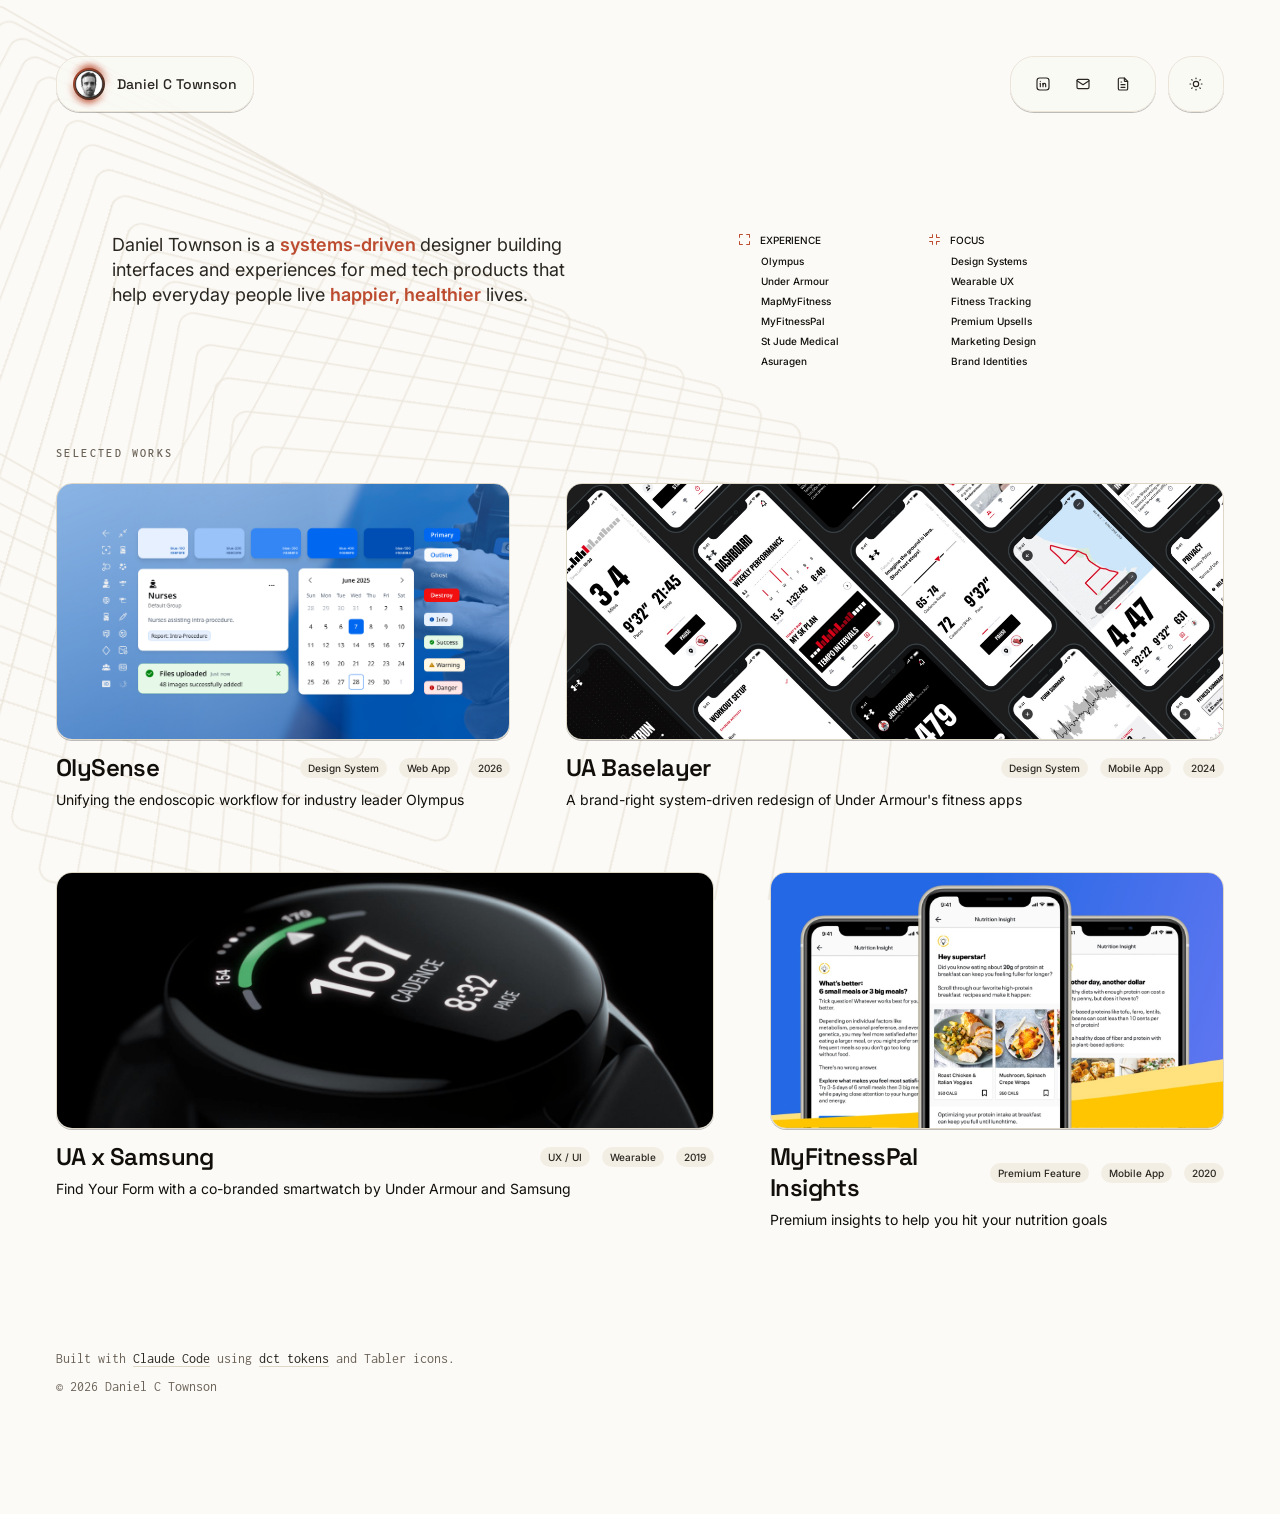
==== commit ea637a6e: "Case study chips update" ====
--- a/index.html
+++ b/index.html
@@ -65,6 +65,7 @@
           <h3 class="cs-card-title">OlySense</h3>
           <div class="cs-card-chips">
             <dct-chip>Design System</dct-chip>
+            <dct-chip>Web App</dct-chip>
             <dct-chip>2026</dct-chip>
           </div>
         </div>
@@ -81,6 +82,7 @@
             <h3 class="cs-card-title">UA Baselayer</h3>
             <div class="cs-card-chips">
               <dct-chip>Design System</dct-chip>
+              <dct-chip>Mobile App</dct-chip>
               <dct-chip>2024</dct-chip>
             </div>
           </div>
@@ -96,6 +98,7 @@
           <div class="cs-card-header">
             <h3 class="cs-card-title">UA x Samsung</h3>
             <div class="cs-card-chips">
+              <dct-chip>UX / UI</dct-chip>
               <dct-chip>Wearable</dct-chip>
               <dct-chip>2019</dct-chip>
             </div>
@@ -113,6 +116,7 @@
             <h3 class="cs-card-title">MyFitnessPal Insights</h3>
             <div class="cs-card-chips">
               <dct-chip>Premium Feature</dct-chip>
+              <dct-chip>Mobile App</dct-chip>
               <dct-chip>2020</dct-chip>
             </div>
           </div>
--- a/style.css
+++ b/style.css
@@ -639,13 +639,72 @@
   .nav-about-section { transform: none; }
 }
 
+/* A 2px ring: the gradient behind the photo shows through the padding.
+   Gradients can't transition, but a registered colour can, so the ring
+   blends to solid accent by animating the gradient's end colour as the
+   About card opens. */
+@property --avatar-ring-end {
+  syntax: '<color>';
+  inherits: false;
+  initial-value: transparent;
+}
+
 .nav-avatar {
+  --avatar-ring-end: var(--color-fg-muted);
+  position: relative;
   width: 32px;
   height: 32px;
+  padding: 2px;
   border-radius: var(--radius-full);
   object-fit: cover;
-  border: 1px solid var(--color-border-default);
+  background: linear-gradient(135deg, var(--color-accent-default), var(--avatar-ring-end));
   flex-shrink: 0;
+  transition: --avatar-ring-end var(--about-time, 0.5s) ease;
+}
+
+.nav-about.is-open .nav-avatar { --avatar-ring-end: var(--color-accent-default); }
+
+/* The shimmer: a soft glow behind the avatar with two brighter arcs that
+   travel around the ring while the whole glow gently pulses. It only
+   animates rotation and opacity, so it stays cheap to run. */
+.nav-greeting { position: relative; isolation: isolate; }
+
+.nav-greeting::before {
+  content: '';
+  position: absolute;
+  top: 50%;
+  left: var(--about-pad);
+  z-index: -1;
+  width: 38px;
+  height: 38px;
+  margin: -19px 0 0 -3px;
+  border-radius: var(--radius-full);
+  background: conic-gradient(
+    var(--color-accent-default),
+    transparent 30%,
+    var(--color-accent-default) 50%,
+    transparent 80%,
+    var(--color-accent-default)
+  );
+  filter: blur(3px);
+  pointer-events: none;
+  animation:
+    avatar-shimmer-spin 5s linear infinite,
+    avatar-shimmer-pulse 2.5s ease-in-out infinite;
+}
+
+@keyframes avatar-shimmer-spin {
+  to { transform: rotate(360deg); }
+}
+
+@keyframes avatar-shimmer-pulse {
+  0%, 100% { opacity: 0.35; }
+  50%      { opacity: 0.7; }
+}
+
+@media (prefers-reduced-motion: reduce) {
+  .nav-avatar { transition: none; }
+  .nav-greeting::before { animation: none; opacity: 0.5; }
 }
 
 .hero-eyebrow {
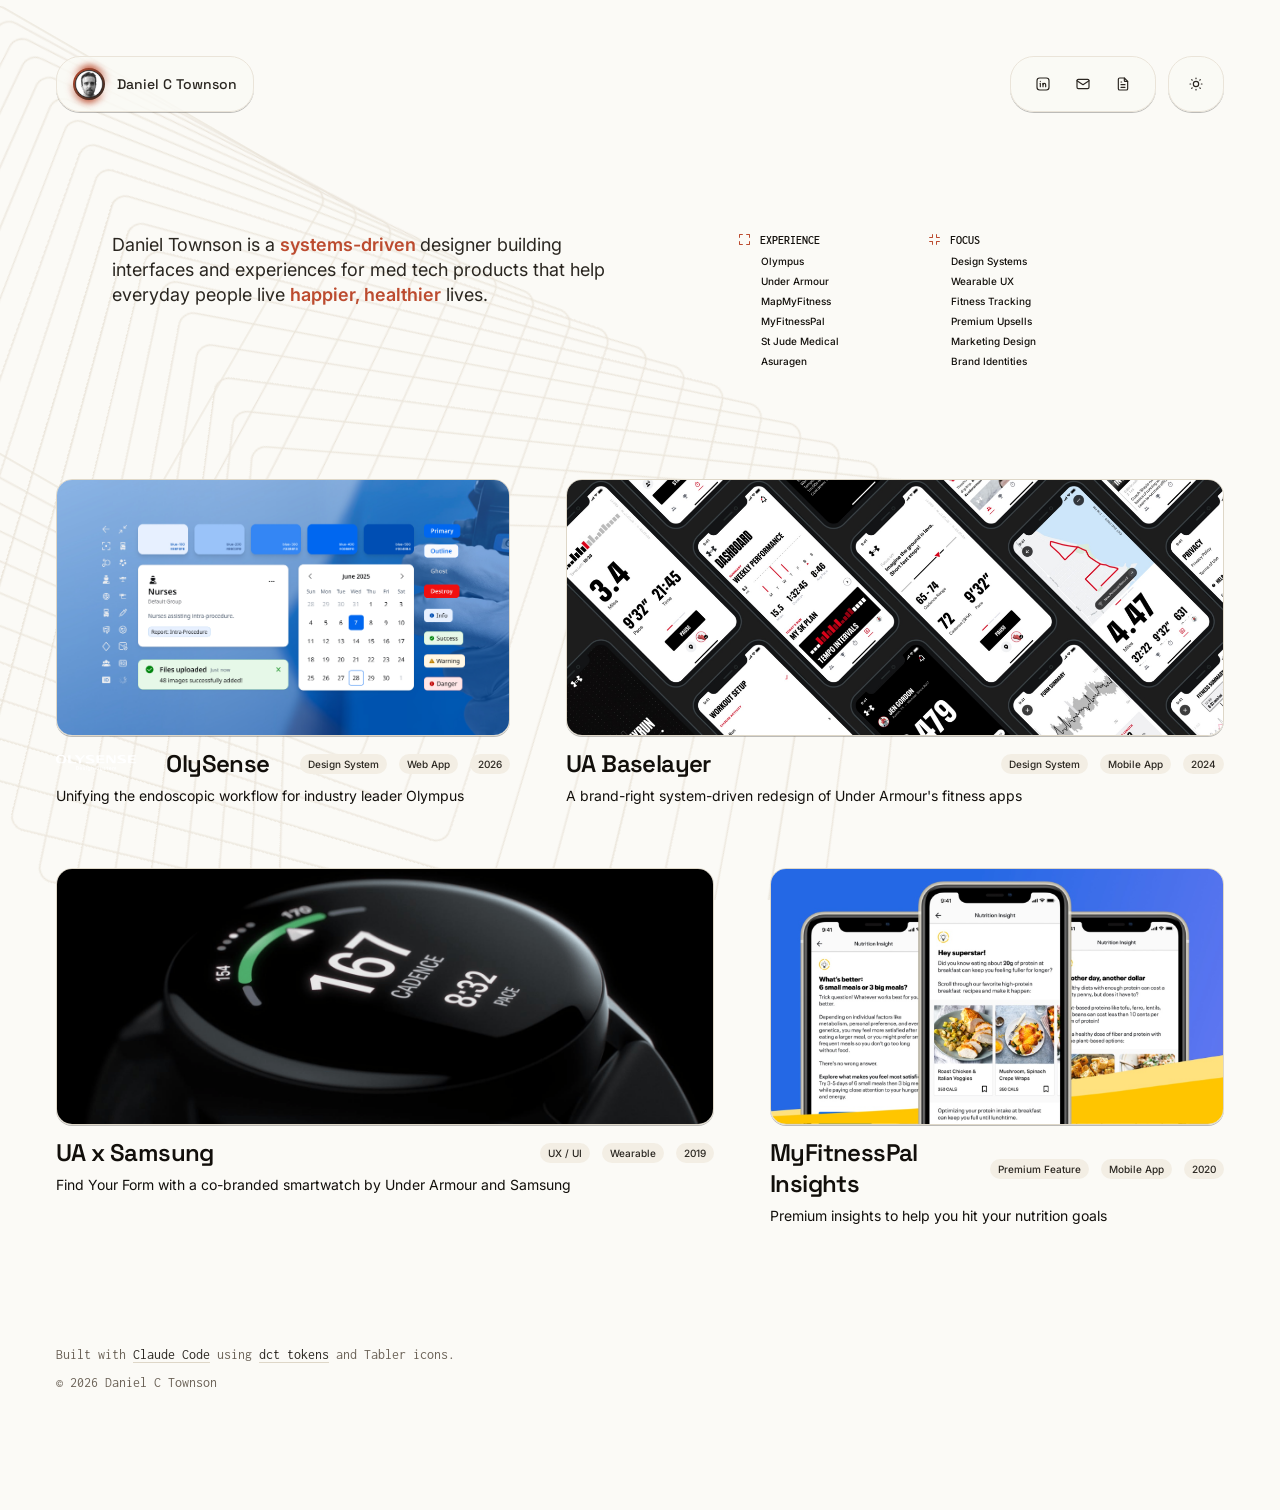
==== commit d8b40620: "Minor updates to copy and structure" ====
--- a/index.html
+++ b/index.html
@@ -31,7 +31,7 @@
       <p class="hero-statement anim anim-3">Daniel Townson is a <span class="accent-1">systems-driven </span> designer building interfaces and experiences for med tech products that help everyday people live <span class="accent-1   ">happier, healthier</span> lives. </p>
       <div class="hero-credentials anim anim-4">
         <div class="credential-group">
-          <p class="credential-label"><img src="assets/images/icon.experience.svg" width="15" height="15" alt="" />EXPERIENCE</p>
+          <p class="section-label"><img src="assets/images/icon.experience.svg" width="15" height="15" alt="" />EXPERIENCE</p>
           <p class="credential-value">Olympus</p>
           <p class="credential-value">Under Armour</p>
           <p class="credential-value">MapMyFitness</p>
@@ -40,7 +40,7 @@
           <p class="credential-value">Asuragen</p>
         </div>
         <div class="credential-group">
-          <p class="credential-label"><img src="assets/images/icon.focus.svg" width="15" height="15" alt="" />FOCUS</p>
+          <p class="section-label"><img src="assets/images/icon.focus.svg" width="15" height="15" alt="" />FOCUS</p>
           <p class="credential-value">Design Systems</p>
           <p class="credential-value">Wearable UX</p>
           <p class="credential-value">Fitness Tracking</p>
@@ -52,7 +52,6 @@
     </section>
   
     <!-- Case Studies -->
-    <p class="section-label anim anim-4">Selected works</p>
     <div class="card-grid anim anim-5">
     <!-- OlySense Design System — not password-gated; the case study page
          itself is noindex,nofollow so it stays out of search results -->
@@ -62,6 +61,7 @@
       </div>
       <div class="cs-card-info">
         <div class="cs-card-header">
+          <img class="cs-logo" src="assets/images/Olysense Design System.svg" alt="OlySense Design System logo"/>
           <h3 class="cs-card-title">OlySense</h3>
           <div class="cs-card-chips">
             <dct-chip>Design System</dct-chip>
--- a/style.css
+++ b/style.css
@@ -545,7 +545,7 @@
   overscroll-behavior: contain;
 }
 
-/* One column until the row can hold three; see the container queries
+/* One column until the row can hold two; see the container queries
    below. */
 .nav-about-copy {
   display: grid;
@@ -608,20 +608,25 @@
 /* The space of one blank line between paragraphs in a section. */
 .nav-about-section p + p { margin-top: calc(var(--font-leading-normal) * 1em - 8px); }
 
-/* Three columns: the card stops 24px short of the pills on the right and
-   the columns line up under the name. */
+/* Two columns with the last section running full width below them: the
+   card stops 24px short of the pills on the right and the columns line
+   up under the name. */
 @container (min-width: 1000px) {
   .nav-about { --about-open-w: calc(100cqw - var(--about-right-w, 190px) - 24px); }
 
   .nav-about-copy {
-    grid-template-columns: repeat(3, minmax(0, 1fr));
+    grid-template-columns: repeat(2, minmax(0, 1fr));
+    row-gap: 32px;
     padding: 24px 24px 32px calc(var(--about-pad) + 44px);
   }
+
+  .nav-about-section:last-child { grid-column: 1 / -1; }
 }
 
 @container (min-width: 1120px) {
   .nav-about-copy {
     column-gap: 64px;
+    row-gap: 48px;
     padding: 24px calc(var(--about-pad) + 44px) 48px;
   }
 }
@@ -1044,7 +1049,7 @@
 }
 
 .hero-statement {
-  grid-column: span 6;
+  grid-column: span 7;
   font-family: var(--font-family-sans);
   font-size: var(--font-size-lg);
   font-weight: var(--font-weight-normal);
@@ -1091,14 +1096,14 @@
   white-space: nowrap;
 }
 
-.credential-label {
+.section-label {
   display: flex;
   align-items: center;
   gap: 8px;
   color: var(--color-fg-default);
 }
 
-.credential-label img { flex-shrink: 0; }
+.section-label img { flex-shrink: 0; }
 
 /* Lines the values up under the label text: the 15px icon + 8px gap,
    rounded up to 24px as in Figma. */
@@ -1143,10 +1148,8 @@
   font-family: var(--font-family-mono);
   font-size: var(--font-size-xs);
   font-weight: var(--font-weight-semibold);
-  letter-spacing: var(--font-tracking-widest);
-  color: var(--color-fg-subtle);
+  color: var(--color-fg-default);
   text-transform: uppercase;
-  margin-bottom: 24px;
 }
 
 /* ── Card grid ─────────────────────────────────────────── */
@@ -1157,6 +1160,7 @@
   container-type: inline-size;
   row-gap: 64px;
   margin-bottom: 80px;
+  margin-top: 32px;
 }
 
 @media (max-width: 767px) {
@@ -1293,6 +1297,10 @@
 .cs-header > .cs-summary { --_span: 8; }
 .cs-header > dct-chip { justify-self: start; }
 
+.cs-logo {
+  fill: var(--color-fg-default);
+  height: 16px;
+}
 .cs-type {
   font-family: var(--font-family-mono);
   font-size: var(--font-size-xs);
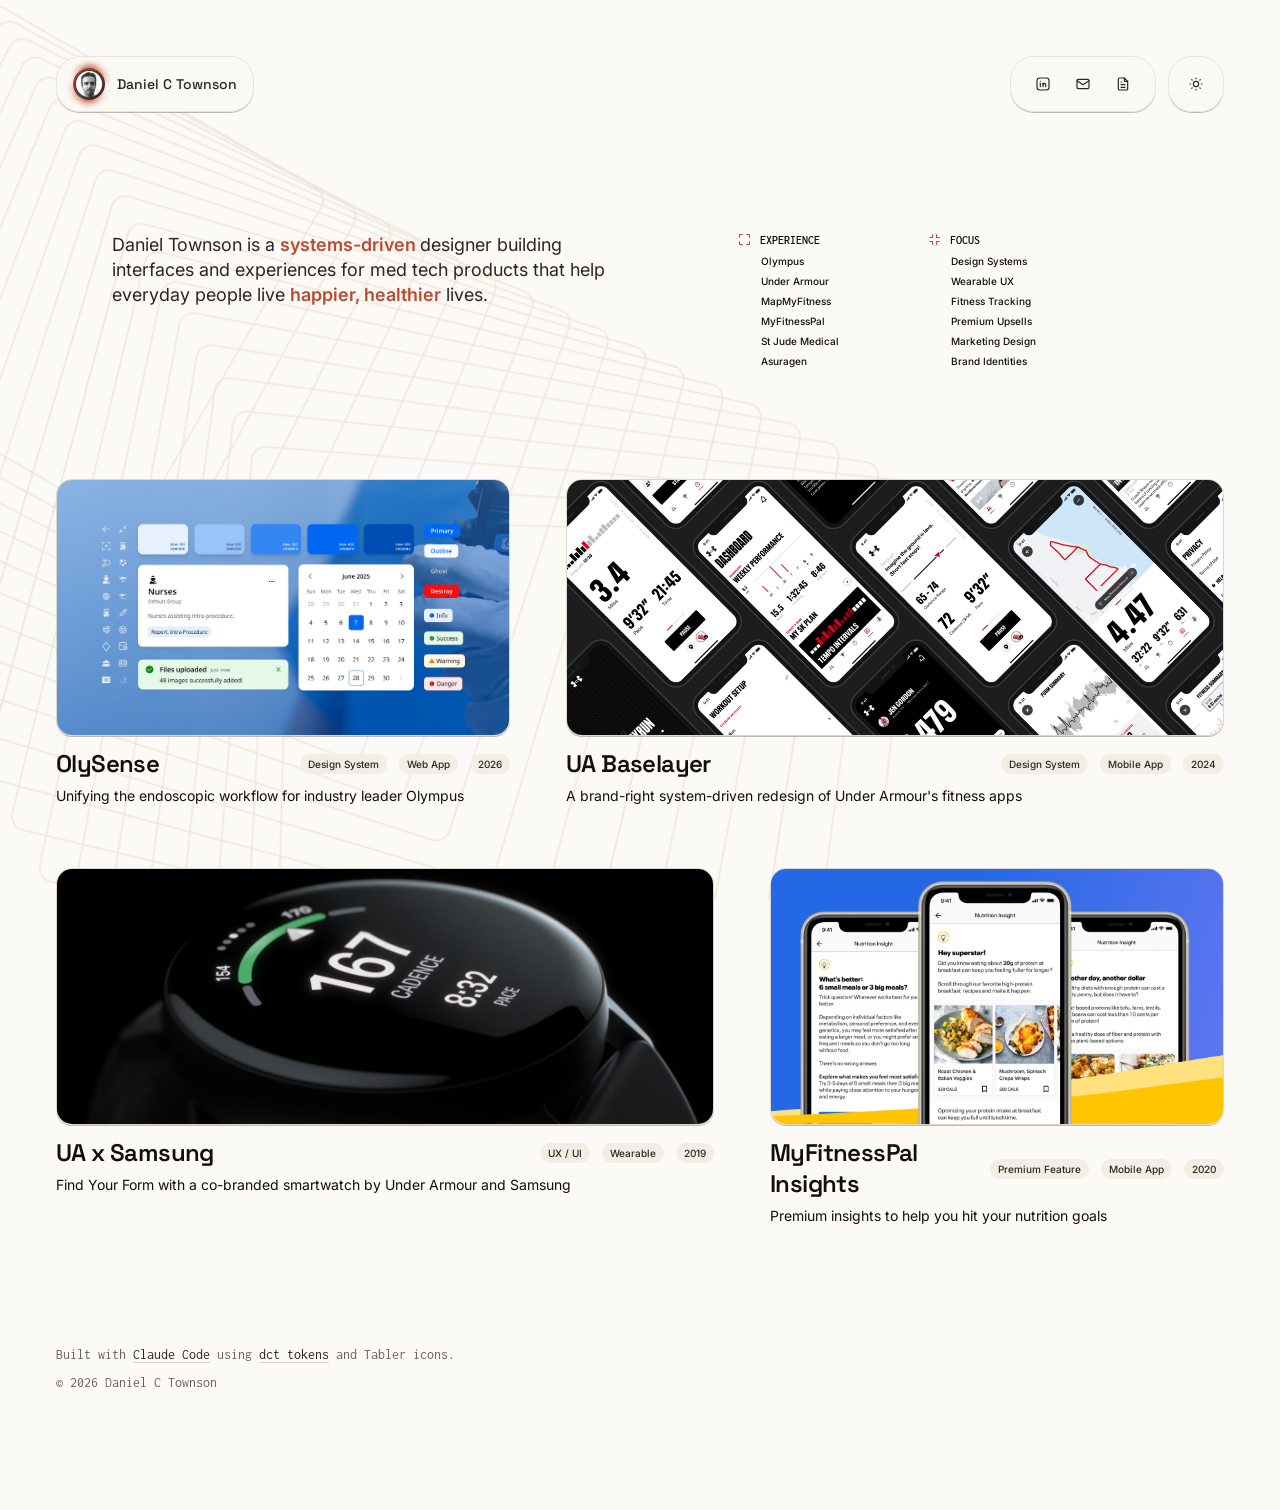
==== commit a2127d10: "Removed random image asset from ODS card" ====
--- a/index.html
+++ b/index.html
@@ -61,7 +61,6 @@
       </div>
       <div class="cs-card-info">
         <div class="cs-card-header">
-          <img class="cs-logo" src="assets/images/Olysense Design System.svg" alt="OlySense Design System logo"/>
           <h3 class="cs-card-title">OlySense</h3>
           <div class="cs-card-chips">
             <dct-chip>Design System</dct-chip>
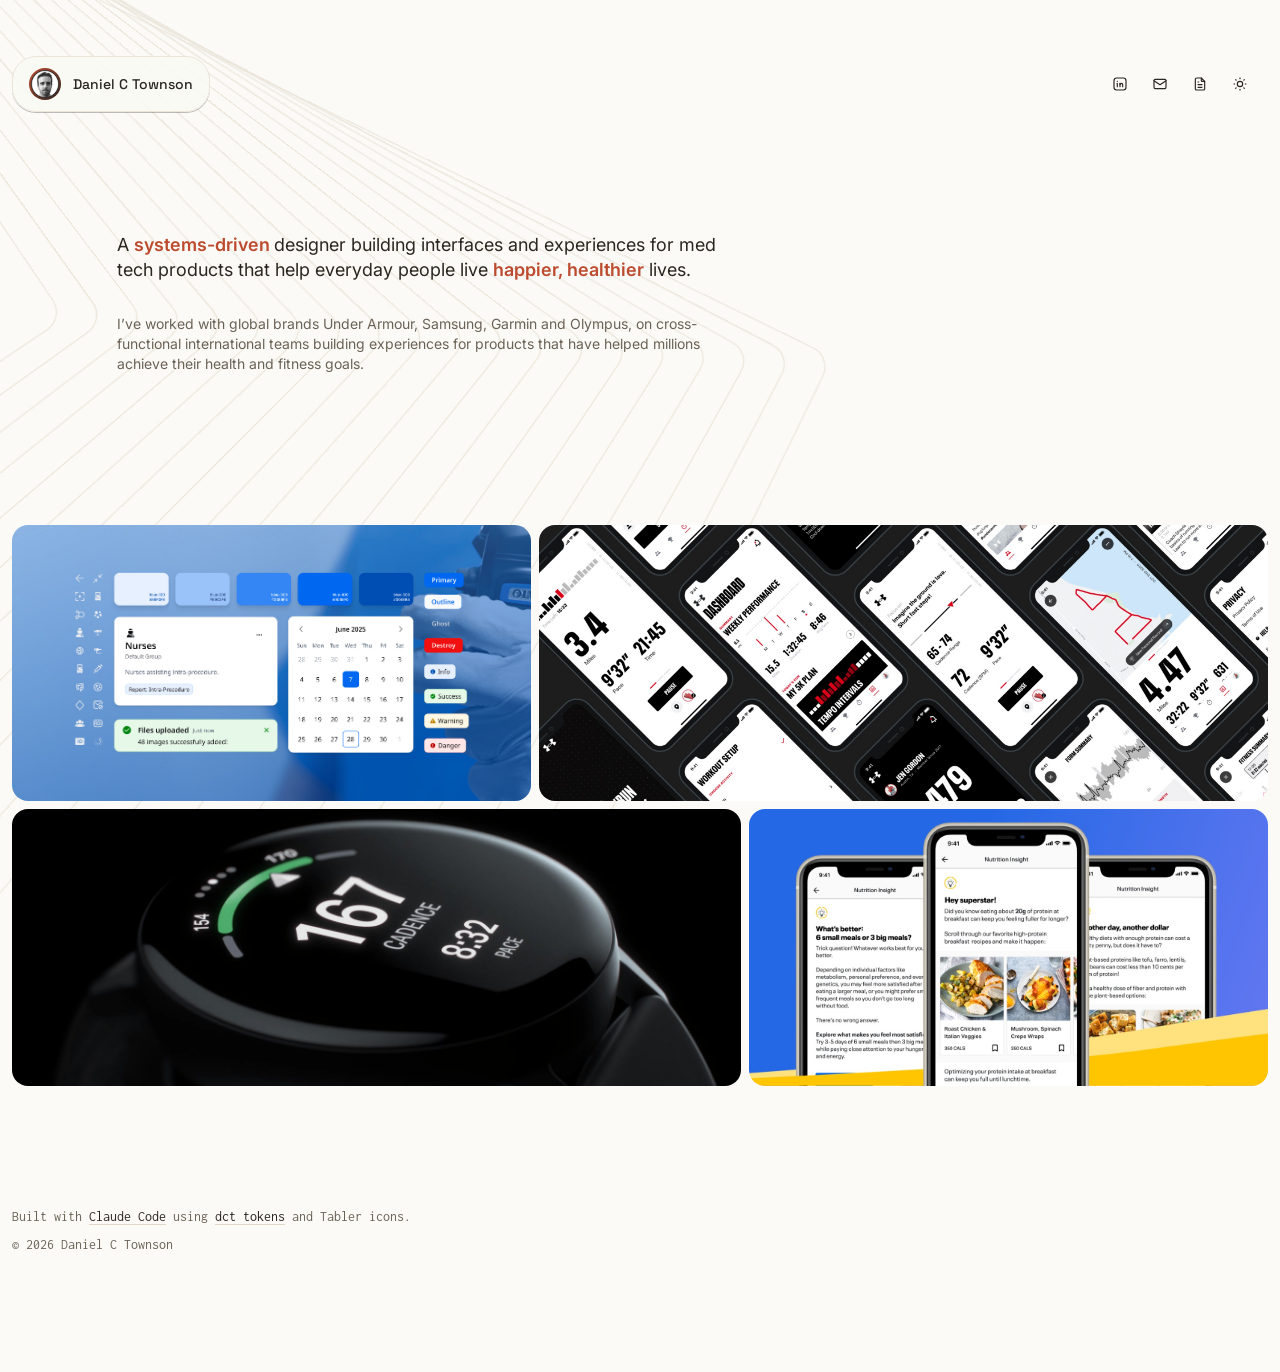
==== commit 3d2ba483: "Design update content, tokens, css, copy, grid" ====
--- a/index.html
+++ b/index.html
@@ -28,27 +28,8 @@
 
     <!-- Hero -->
     <section class="hero-masthead">
-      <p class="hero-statement anim anim-3">Daniel Townson is a <span class="accent-1">systems-driven </span> designer building interfaces and experiences for med tech products that help everyday people live <span class="accent-1   ">happier, healthier</span> lives. </p>
-      <div class="hero-credentials anim anim-4">
-        <div class="credential-group">
-          <p class="section-label"><img src="assets/images/icon.experience.svg" width="15" height="15" alt="" />EXPERIENCE</p>
-          <p class="credential-value">Olympus</p>
-          <p class="credential-value">Under Armour</p>
-          <p class="credential-value">MapMyFitness</p>
-          <p class="credential-value">MyFitnessPal</p>
-          <p class="credential-value">St Jude Medical</p>
-          <p class="credential-value">Asuragen</p>
-        </div>
-        <div class="credential-group">
-          <p class="section-label"><img src="assets/images/icon.focus.svg" width="15" height="15" alt="" />FOCUS</p>
-          <p class="credential-value">Design Systems</p>
-          <p class="credential-value">Wearable UX</p>
-          <p class="credential-value">Fitness Tracking</p>
-          <p class="credential-value">Premium Upsells</p>
-          <p class="credential-value">Marketing Design</p>
-          <p class="credential-value">Brand Identities</p>
-        </div>
-      </div>
+      <p class="hero-statement anim anim-3">A <span class="accent-1">systems-driven </span> designer building interfaces and experiences for med tech products that help everyday people live <span class="accent-1">happier, healthier</span> lives. </p>
+      <p class="hero-subline anim anim-4">I’ve worked with global brands Under Armour, Samsung, Garmin and Olympus, on cross-functional international teams building experiences for products that have helped millions achieve their health and fitness goals.</p>
     </section>
   
     <!-- Case Studies -->
@@ -59,7 +40,7 @@
       <div class="cs-card-media">
         <img class="cs-card-image" src="assets/images/card.hero.ods1.jpg" alt="OlySense Design System" />
       </div>
-      <div class="cs-card-info">
+      <!-- <div class="cs-card-info">
         <div class="cs-card-header">
           <h3 class="cs-card-title">OlySense</h3>
           <div class="cs-card-chips">
@@ -69,14 +50,14 @@
           </div>
         </div>
         <p class="cs-card-summary">Unifying the endoscopic workflow for industry leader Olympus</p>
-      </div>
+      </div> -->
     </a>
       <!-- UA Baselayer -->
       <a class="cs-card" href="/ua-baselayer" style="--span: 7;">
         <div class="cs-card-media">
           <img class="cs-card-image" src="assets/images/card.hero.uabaselayer.jpg" alt="UA Baselayer Design System" />
         </div>
-        <div class="cs-card-info">
+        <!-- <div class="cs-card-info">
           <div class="cs-card-header">
             <h3 class="cs-card-title">UA Baselayer</h3>
             <div class="cs-card-chips">
@@ -86,14 +67,14 @@
             </div>
           </div>
           <p class="cs-card-summary">A brand-right system-driven redesign of Under Armour's fitness apps</p>
-        </div>
+        </div> -->
       </a>
       <!-- UA Samsung -->
       <a class="cs-card" href="/ua-samsung" style="--span: 7;">
         <div class="cs-card-media">
           <img class="cs-card-image" src="assets/images/cs.uasamsung.mmr.heroimage.png" alt="UA Samsung" />
         </div>
-        <div class="cs-card-info">
+        <!-- <div class="cs-card-info">
           <div class="cs-card-header">
             <h3 class="cs-card-title">UA x Samsung</h3>
             <div class="cs-card-chips">
@@ -103,14 +84,14 @@
             </div>
           </div>
           <p class="cs-card-summary">Find Your Form with a co-branded smartwatch by Under Armour and Samsung</p>
-        </div>
+        </div> -->
       </a>
       <!-- MFP Insights -->
       <a class="cs-card" href="/mfpinsights" style="--span: 5;">
         <div class="cs-card-media">
           <img class="cs-card-image" src="assets/images/card.hero.mfpnutritioninsights.jpg" alt="MyFitnessPal Nutrition Insights"/>
         </div>
-        <div class="cs-card-info">
+        <!-- <div class="cs-card-info">
           <div class="cs-card-header">
             <h3 class="cs-card-title">MyFitnessPal Insights</h3>
             <div class="cs-card-chips">
@@ -120,7 +101,7 @@
             </div>
           </div>
           <p class="cs-card-summary">Premium insights to help you hit your nutrition goals</p>
-        </div>
+        </div> -->
       </a>
     </div>
 
--- a/style.css
+++ b/style.css
@@ -32,17 +32,18 @@
 
 /* ── Background pattern — <bg-pattern> ─────────────────────
    Fixed layer behind the page (position: fixed rather than
-   background-attachment: fixed, which iOS Safari ignores). The
-   SVG sits on the left, sized off the viewport height and pushed
-   past the left and top edges so it bleeds off them. --pattern-apex-x
-   / --pattern-apex-y place the fan's apex (the point on the right
-   where the lines meet) in the viewport; --pattern-height sets the
-   size; --pattern-rotate turns it around the apex (clockwise). Line color comes from a token via currentColor. */
+   background-attachment: fixed, which iOS Safari ignores). The lines
+   spread out from past the top-left corner. --pattern-width sizes it
+   off the page width, with a floor so phones keep open spacing;
+   --pattern-x / -y move it; --pattern-rotate turns it around the
+   top-left corner (clockwise). The lines themselves are set in
+   components.js (BG_PATTERN). Line color comes from a token via
+   currentColor. */
 bg-pattern {
-  --pattern-height: 130vh;
-  --pattern-apex-x: 40vw;
-  --pattern-apex-y: 30vh;
-  --pattern-rotate: -60deg;
+  --pattern-width: max(80vw, 720px);
+  --pattern-x: 0px;
+  --pattern-y: 0px;
+  --pattern-rotate: 0deg;
   position: fixed;
   inset: 0;
   z-index: -1;
@@ -52,32 +53,32 @@
   transition: color 0.2s ease;
 }
 
-/* The apex is at (1520, 906) in the 1562 × 1812 viewBox, i.e.
-   97.3% across and 50% down — the offsets below put that point at
-   --pattern-apex-x / -y. */
+/* The lines run well past the viewBox, so overflow stays visible or
+   they'd be cut off in a straight line. */
 bg-pattern svg {
+  overflow: visible;
   position: absolute;
-  height: var(--pattern-height);
-  width: auto;
-  aspect-ratio: 1562 / 1812;
-  left: calc(var(--pattern-apex-x) - var(--pattern-height) * 1520 / 1812);
-  top: calc(var(--pattern-apex-y) - var(--pattern-height) * 0.5);
+  left: var(--pattern-x);
+  top: var(--pattern-y);
+  width: var(--pattern-width);
+  height: auto;
+  aspect-ratio: 1440 / 1622;
   transform: rotate(var(--pattern-rotate));
-  transform-origin: 97.31% 50%;   /* turn around the apex so it stays put */
-}
-
-/* Fan-in on load. Every line rotates into place around one shared
-   pivot near the apex on the right (in the SVG's 1562 × 1812 units),
-   starting from --fan-shift to the left. Each line starts turned
-   back by its own tilt (1.5° per line, matching the Figma build) plus
-   --fan-base, so they open out like a fan. line-01 leads; the rest
+  transform-origin: 0 0;
+}
+
+/* Fan-in on load. The lines start bunched together and open out like a
+   fan around one shared pivot past the top-left corner (in the SVG's
+   1440-wide units), starting from --fan-shift to the left. Each line
+   starts turned back by its own spread (--fan-step matches the angle
+   between lines in BG_PATTERN) plus --fan-base. line-01 leads; the rest
    follow --fan-stagger apart. 19 × 30ms + 900ms ≈ 1.5s total, so the
    pattern settles just after the page content (~1.05s). */
 bg-pattern g {
-  --fan-pivot: 1520px 906px;
-  --fan-shift: -110px;        /* user units: ≈120 screen px at 1440 × 900 */
+  --fan-pivot: -150px -200px;
+  --fan-shift: -110px;
   --fan-base: 4deg;
-  --fan-step: 1.5deg;
+  --fan-step: 1.58deg;
   --fan-stagger: 30ms;
   --fan-angle: calc(var(--fan-base) + var(--i) * var(--fan-step));
   transform-box: view-box;
@@ -117,19 +118,19 @@
 .page {
   max-width: 1440px;
   margin: 0 auto;
-  padding: 0 56px;
-  --grid-gutter: 56px;
+  padding: 0 12px;
+  --grid-gutter: 8px;
 }
 
 @media (max-width: 1023px) {
   .page {
-    padding: 0 32px;
+    padding: 0 12px;
   }
 }
 
 @media (max-width: 767px) {
   .page {
-    padding: 0 24px;
+    padding: 0 12px;
   }
 }
 
@@ -396,7 +397,7 @@
 .nav-inner {
   max-width: 1440px;
   margin: 0 auto;
-  padding: 0 56px;
+  padding: 0 12px;
   display: flex;
   align-items: center;
   justify-content: space-between;
@@ -428,288 +429,18 @@
 .nav-pill--icon,
 .nav-pill--back { padding: 0 11px; }
 
-/* ── About card — the name pill grows into it ──────────────
-   .nav-about holds the pill's place in the nav; the card is absolute
-   on top of it, so growing it never moves anything else. Its copy is a
-   fixed width and doesn't reflow, so animating width and height only
-   repaints the card itself. The heavy effects stay out of the way:
-   the blur drops as soon as it opens and returns once it has closed,
-   and the large shadow fades in after it has finished growing.
-   components.js measures --about-closed-w and --about-open-h and
-   toggles .is-open. */
-.home-nav .nav-inner { container-type: inline-size; }
-
-/* Dims the page behind the open card. It sits in the nav's stacking
-   context, so the card and the other pills stay above it. It catches
-   taps while open, so closing the card on touch can't also follow a
-   link underneath. */
-.nav-scrim {
-  position: fixed;
-  inset: 0;
-  background: rgba(0, 0, 0, 0.4);
-  opacity: 0;
-  pointer-events: none;
-  transition: opacity 0.3s ease;
-}
-
-/* Eases in slower than it leaves, so the dim settles behind the card
-   rather than snapping on. */
-site-nav.is-about-open .nav-scrim {
-  opacity: 1;
-  pointer-events: auto;
-  transition: opacity 0.6s ease-in-out;
-}
-
-.nav-about {
-  --about-open-w: min(735px, 100cqw);
-  --about-ease: cubic-bezier(0.22, 1, 0.36, 1);
-  --about-time: 0.5s;
-  --about-pad: 16px;   /* the avatar's inset — the copy's edges match it */
-  position: relative;
-  z-index: 1;
-  flex-shrink: 0;
-  width: var(--about-closed-w, 180px);
-  height: 56px;
-}
-
-.nav-about-card {
-  position: absolute;
-  top: 0;
-  left: 0;
-  flex-direction: column;
-  align-items: flex-start;
-  width: var(--about-closed-w, 180px);
-  height: 56px;
-  padding: 0;
-  overflow: hidden;
-  transition:
-    width var(--about-time) var(--about-ease),
-    height var(--about-time) var(--about-ease),
-    background-color 0.15s ease,
-    border-color 0.2s ease,
-    box-shadow 0.15s ease,
-    backdrop-filter 0s linear var(--about-time),
-    -webkit-backdrop-filter 0s linear var(--about-time);
-}
-
-.nav-about.is-open .nav-about-card {
-  width: var(--about-open-w);
-  height: min(var(--about-open-h, 600px), 100dvh - 72px);
-  background: var(--color-bg-default);
-  backdrop-filter: none;
-  -webkit-backdrop-filter: none;
-  box-shadow: 0 1px 0 rgba(0, 0, 0, 0.25), 0 24px 64px rgba(0, 0, 0, 0.16);
-  transition:
-    width var(--about-time) var(--about-ease),
-    height var(--about-time) var(--about-ease),
-    background-color 0.15s ease,
-    border-color 0.2s ease,
-    box-shadow 0.3s ease 0.3s;
-}
-
-.nav-greeting {
-  display: flex;
-  flex-shrink: 0;
-  align-items: center;
-  gap: 12px;
-  width: max-content;
-  height: 54px;
-  padding: 0 var(--about-pad);
-  border: 0;
-  border-radius: var(--radius-3xl);
-  background: none;
-  color: inherit;
-  font: inherit;
-  text-align: left;
-  cursor: default;
-}
-
-.nav-greeting:focus-visible {
-  outline: 2px solid var(--color-accent-default);
-  outline-offset: -4px;
-}
-
-.nav-greeting .accent {
-  color: var(--color-accent-default);
-}
-
-.nav-about-body {
-  flex: 1 1 auto;
-  width: calc(var(--about-open-w) - 2px);
-  min-height: 0;
-  overflow: hidden;
-}
-
-.nav-about.is-settled .nav-about-body {
-  overflow-y: auto;
-  overscroll-behavior: contain;
-}
-
-/* One column until the row can hold two; see the container queries
-   below. */
-.nav-about-copy {
-  display: grid;
-  grid-template-columns: minmax(0, 1fr);
-  align-items: start;
-  column-gap: 32px;
-  row-gap: 24px;
-  padding: 4px var(--about-pad) var(--about-pad);
-  visibility: hidden;
-  transition: visibility 0s linear 0.12s;
-}
-
-.nav-about.is-open .nav-about-copy {
-  visibility: visible;
-  transition: visibility 0s;
-}
-
-/* Each section slides in from the left, the way the card grows, one
-   after another. They all leave together, quickly. */
-.nav-about-section {
-  display: flex;
-  flex-direction: column;
-  gap: 8px;
-  opacity: 0;
-  transform: translateX(-16px);
-  transition: opacity 0.12s ease, transform 0.12s ease;
-}
-
-.nav-about.is-open .nav-about-section {
-  --about-delay: calc(0.12s + var(--i) * 0.08s);
-  opacity: 1;
-  transform: none;
-  transition:
-    opacity 0.35s ease var(--about-delay),
-    transform 0.5s var(--about-ease) var(--about-delay);
-}
-
-.nav-about-label {
-  display: flex;
-  align-items: center;
-  gap: 8px;
-  font-family: var(--font-family-sans);
-  font-size: var(--font-size-caption);
-  font-weight: var(--font-weight-medium);
-  line-height: 1;
-  color: var(--color-fg-default);
-  text-transform: uppercase;
-}
-
-.nav-about-label img { flex-shrink: 0; }
-
-.nav-about-section p {
-  font-size: var(--font-size-sm);
-  line-height: var(--font-leading-normal);
-  color: var(--color-fg-default);
-  text-wrap: pretty;
-  padding-left:24px;
-}
-
-/* The space of one blank line between paragraphs in a section. */
-.nav-about-section p + p { margin-top: calc(var(--font-leading-normal) * 1em - 8px); }
-
-/* Two columns with the last section running full width below them: the
-   card stops 24px short of the pills on the right and the columns line
-   up under the name. */
-@container (min-width: 1000px) {
-  .nav-about { --about-open-w: calc(100cqw - var(--about-right-w, 190px) - 24px); }
-
-  .nav-about-copy {
-    grid-template-columns: repeat(2, minmax(0, 1fr));
-    row-gap: 32px;
-    padding: 24px 24px 32px calc(var(--about-pad) + 44px);
-  }
-
-  .nav-about-section:last-child { grid-column: 1 / -1; }
-}
-
-@container (min-width: 1120px) {
-  .nav-about-copy {
-    column-gap: 64px;
-    row-gap: 48px;
-    padding: 24px calc(var(--about-pad) + 44px) 48px;
-  }
-}
-
-@media (prefers-reduced-motion: reduce) {
-  .nav-scrim,
-  .nav-about-card,
-  site-nav.is-about-open .nav-scrim,
-  .nav-about.is-open .nav-about-card,
-  .nav-about-copy,
-  .nav-about.is-open .nav-about-copy,
-  .nav-about-section,
-  .nav-about.is-open .nav-about-section { transition: none; }
-
-  .nav-about-section { transform: none; }
-}
-
-/* A 2px ring: the gradient behind the photo shows through the padding.
-   Gradients can't transition, but a registered colour can, so the ring
-   blends to solid accent by animating the gradient's end colour as the
-   About card opens. */
-@property --avatar-ring-end {
-  syntax: '<color>';
-  inherits: false;
-  initial-value: transparent;
-}
-
+/* The name pill: avatar and name. */
+.nav-name { gap: 12px; }
+
+/* A 2px ring: the gradient behind the photo shows through the padding. */
 .nav-avatar {
-  --avatar-ring-end: var(--color-fg-muted);
-  position: relative;
   width: 32px;
   height: 32px;
   padding: 2px;
   border-radius: var(--radius-full);
   object-fit: cover;
-  background: linear-gradient(135deg, var(--color-accent-default), var(--avatar-ring-end));
+  background: linear-gradient(135deg, var(--color-accent-default), var(--color-fg-muted));
   flex-shrink: 0;
-  transition: --avatar-ring-end var(--about-time, 0.5s) ease;
-}
-
-.nav-about.is-open .nav-avatar { --avatar-ring-end: var(--color-accent-default); }
-
-/* The shimmer: a soft glow behind the avatar with two brighter arcs that
-   travel around the ring while the whole glow gently pulses. It only
-   animates rotation and opacity, so it stays cheap to run. */
-.nav-greeting { position: relative; isolation: isolate; }
-
-.nav-greeting::before {
-  content: '';
-  position: absolute;
-  top: 50%;
-  left: var(--about-pad);
-  z-index: -1;
-  width: 38px;
-  height: 38px;
-  margin: -19px 0 0 -3px;
-  border-radius: var(--radius-full);
-  background: conic-gradient(
-    var(--color-accent-default),
-    transparent 30%,
-    var(--color-accent-default) 50%,
-    transparent 80%,
-    var(--color-accent-default)
-  );
-  filter: blur(3px);
-  pointer-events: none;
-  animation:
-    avatar-shimmer-spin 5s linear infinite,
-    avatar-shimmer-pulse 2.5s ease-in-out infinite;
-}
-
-@keyframes avatar-shimmer-spin {
-  to { transform: rotate(360deg); }
-}
-
-@keyframes avatar-shimmer-pulse {
-  0%, 100% { opacity: 0.35; }
-  50%      { opacity: 0.7; }
-}
-
-@media (prefers-reduced-motion: reduce) {
-  .nav-avatar { transition: none; }
-  .nav-greeting::before { animation: none; opacity: 0.5; }
 }
 
 .hero-eyebrow {
@@ -728,19 +459,28 @@
 
 site-nav .dct-btn--sm svg { width: var(--icon-md); height: var(--icon-md); }
 
-/* Pill icons pick up the accent on hover; a button's text label doesn't.
+/* On home the icons sit straight on the page, without a pill. The nav
+   ignores clicks so the page under its gaps stays usable; the row takes
+   them back. */
+.home-nav .nav-links {
+  height: 56px;
+  padding: 0 12px;
+  pointer-events: auto;
+}
+
+/* Nav icons pick up the accent on hover; a button's text label doesn't.
    Mouse only, so the colour doesn't stick after a tap on touch screens. */
-.nav-pill .dct-btn svg,
-.nav-pill .theme-toggle svg { transition: color 0.15s ease; }
+site-nav .dct-btn svg,
+site-nav .theme-toggle svg { transition: color 0.15s ease; }
 
 @media (hover: hover) {
-  .nav-pill .dct-btn:hover svg,
-  .nav-pill .theme-toggle:hover svg { color: var(--color-accent-default); }
+  site-nav .dct-btn:hover svg,
+  site-nav .theme-toggle:hover svg { color: var(--color-accent-default); }
 }
 
 @media (max-width: 1023px) {
-  site-nav { --nav-inset: 32px; }
-  .nav-inner { padding: 0 32px; }
+  site-nav { --nav-inset: 24px; }
+  .nav-inner { padding: 0 24px; }
 }
 
 @media (max-width: 767px) {
@@ -752,8 +492,8 @@
    first pill drops to its icon: the avatar on home, the back
    arrow on case studies (its aria-label still names it). */
 @media (max-width: 479px) {
-  .nav-about { --about-pad: 11px; }
-  .nav-about:not(.is-open) .hero-eyebrow { display: none; }
+  .nav-name { padding: 0 11px; }
+  .nav-name .hero-eyebrow { display: none; }
   .nav-pill--back .dct-btn { width: 32px; padding: 0; }
   .nav-pill--back .dct-btn-label { display: none; }
 }
@@ -1045,20 +785,32 @@
   position: relative;
   overflow: hidden;
   align-items: start;
-  padding: 120px 0 80px;
+  padding: 120px 0 120px;
 }
 
 .hero-statement {
-  grid-column: span 7;
+  grid-column: 2 / span 6;
   font-family: var(--font-family-sans);
   font-size: var(--font-size-lg);
   font-weight: var(--font-weight-normal);
   line-height: 1.4;
   letter-spacing: var(--font-tracking-normal);
   color: var(--color-fg-muted);
-  max-width: 566px;
   text-wrap: pretty;
-  padding-left:56px
+  max-width:640px;
+  padding-bottom:24px;
+}
+
+.hero-subline {
+  grid-column: 2 / span 6;
+  font-family: var(--font-family-sans);
+  font-size: var(--font-size-sm);
+  font-weight: var(--font-weight-normal);
+  line-height: 1.4;
+  letter-spacing: var(--font-tracking-normal);
+  color: var(--color-fg-subtle);
+  text-wrap: pretty;
+  max-width:640px;
 }
 
 .hero-statement .accent-1 {
@@ -1073,29 +825,6 @@
   color: var(--color-green-500);
   font-weight: var(--font-weight-semibold);
 }
-.hero-credentials {
-  grid-column: 8 / span 6;
-  display: flex;
-  gap: 88px;
-  flex-wrap: wrap;
-}
-
-.credential-group {
-  display: flex;
-  flex-direction: column;
-  gap: 8px;
-}
-
-.credential-label,
-.credential-value {
-  font-family: var(--font-family-sans);
-  font-size: var(--font-size-caption);
-  font-weight: var(--font-weight-medium);
-  letter-spacing: var(--font-tracking-normal);
-  line-height: normal;
-  white-space: nowrap;
-}
-
 .section-label {
   display: flex;
   align-items: center;
@@ -1105,28 +834,18 @@
 
 .section-label img { flex-shrink: 0; }
 
-/* Lines the values up under the label text: the 15px icon + 8px gap,
-   rounded up to 24px as in Figma. */
-.credential-value {
-  padding-left: 24px;
-  color: var(--color-fg-default);
-}
-
 @media (max-width: 1023px) {
   .hero-statement,
-  .hero-credentials {
-    grid-column: span 4;
+  .hero-subline {
+    grid-column: 1 / span 6;
+    padding-left:32px;
   }
 }
 
 @media (max-width: 767px) {
   .hero-masthead {
     padding: 40px 0 56px;
-    row-gap: 32px;
-  }
-
-  .hero-credentials {
-    gap: 40px;
+    row-gap: 12px;
   }
 }
 
@@ -1158,14 +877,14 @@
    matter how many columns its card spans. */
 .card-grid {
   container-type: inline-size;
-  row-gap: 64px;
+  row-gap: 8px;
   margin-bottom: 80px;
   margin-top: 32px;
 }
 
 @media (max-width: 767px) {
   .card-grid {
-    row-gap: 32px;
+    row-gap: 12px;
   }
 }
 
@@ -1192,8 +911,6 @@
   height: 22cqi;
   border-radius: var(--radius-2xl);
   overflow: hidden;
-  border: 1px solid var(--color-border-default);
-  box-shadow: 0 1px 0 rgba(0, 0, 0, 0.25);
 }
 
 .cs-card-image {
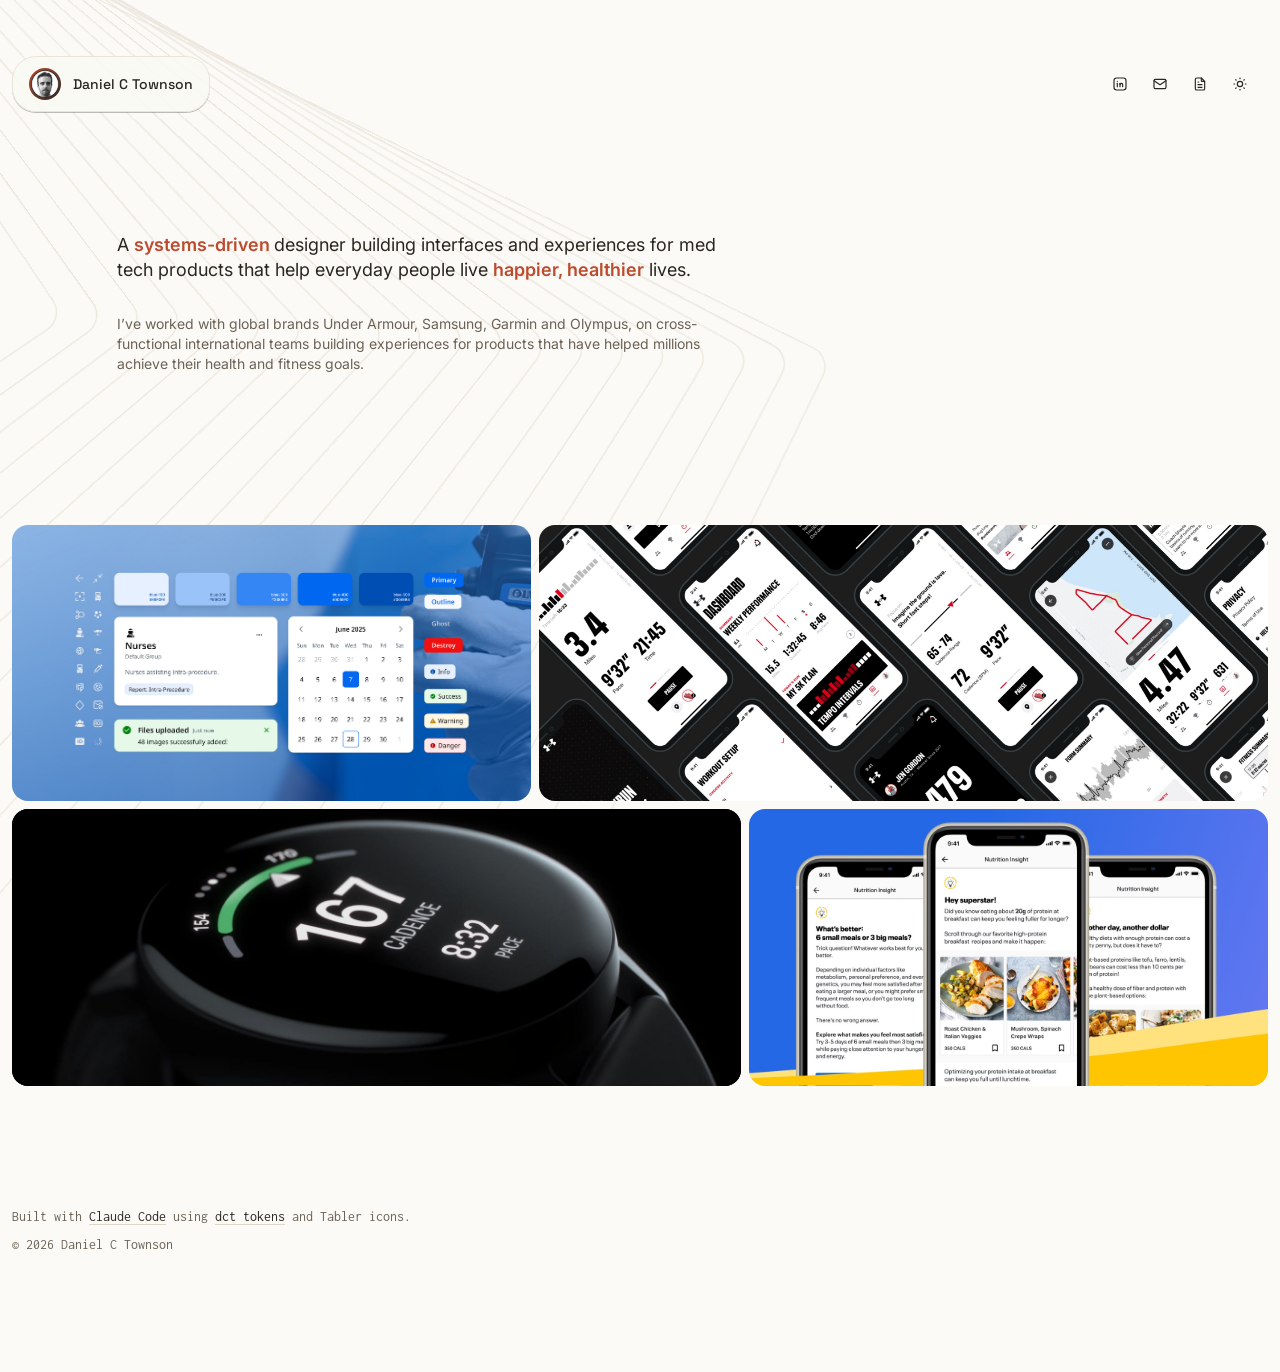
==== commit b3a1e6eb: "Theme reveal, card hover branding, matching navs - Theme toggle reveals the new theme in a soft-edge" ====
--- a/index.html
+++ b/index.html
@@ -39,6 +39,7 @@
     <a class="cs-card" href="/ods" style="--span: 5;">
       <div class="cs-card-media">
         <img class="cs-card-image" src="assets/images/card.hero.ods1.jpg" alt="OlySense Design System" />
+        <img class="cs-card-logo" src="assets/images/Olysense Design System.svg" alt="" />
       </div>
       <!-- <div class="cs-card-info">
         <div class="cs-card-header">
@@ -56,6 +57,7 @@
       <a class="cs-card" href="/ua-baselayer" style="--span: 7;">
         <div class="cs-card-media">
           <img class="cs-card-image" src="assets/images/card.hero.uabaselayer.jpg" alt="UA Baselayer Design System" />
+          <img class="cs-card-logo" src="assets/images/UA Baselayer.svg" alt="" />
         </div>
         <!-- <div class="cs-card-info">
           <div class="cs-card-header">
@@ -73,6 +75,7 @@
       <a class="cs-card" href="/ua-samsung" style="--span: 7;">
         <div class="cs-card-media">
           <img class="cs-card-image" src="assets/images/cs.uasamsung.mmr.heroimage.png" alt="UA Samsung" />
+          <img class="cs-card-logo" src="assets/images/UA Samsung Lockup.svg" alt="" />
         </div>
         <!-- <div class="cs-card-info">
           <div class="cs-card-header">
@@ -90,6 +93,7 @@
       <a class="cs-card" href="/mfpinsights" style="--span: 5;">
         <div class="cs-card-media">
           <img class="cs-card-image" src="assets/images/card.hero.mfpnutritioninsights.jpg" alt="MyFitnessPal Nutrition Insights"/>
+          <img class="cs-card-logo" src="assets/images/myfitnesspal.svg" alt="" />
         </div>
         <!-- <div class="cs-card-info">
           <div class="cs-card-header">
--- a/style.css
+++ b/style.css
@@ -326,6 +326,53 @@
   object-fit: cover;
 }
 
+/* ── Motion — theme switch ────────────────────────────────
+   The new theme grows out from the toggle as a circle with a soft
+   edge: a radial-gradient mask on ::view-transition-new(root), solid
+   for its inner 70% and fading out to the rim, so the edge widens as
+   it spreads. components.js sets the centre (--reveal-x / -y) and the
+   final size (--reveal-d) from the toggle's position. Animating
+   mask-size and mask-position together keeps the centre fixed.
+   While .theme-switching is on, colour transitions are off so the page
+   swaps in one go, the old view stays put beneath the circle instead
+   of cross-fading, and the case study hero gives up its name so it's
+   revealed with the rest. */
+.theme-switching *,
+.theme-switching *::before,
+.theme-switching *::after { transition: none !important; }
+
+.theme-switching::view-transition-old(root) { animation: none; }
+
+.theme-switching::view-transition-new(root) {
+  mix-blend-mode: normal;
+  -webkit-mask-image: radial-gradient(closest-side, #000 70%, transparent);
+  mask-image: radial-gradient(closest-side, #000 70%, transparent);
+  -webkit-mask-repeat: no-repeat;
+  mask-repeat: no-repeat;
+  animation: theme-reveal 1s cubic-bezier(0.45, 0, 0.2, 1) both;
+}
+
+@keyframes theme-reveal {
+  from {
+    -webkit-mask-size: 0 0;
+    mask-size: 0 0;
+    -webkit-mask-position: var(--reveal-x) var(--reveal-y);
+    mask-position: var(--reveal-x) var(--reveal-y);
+  }
+  to {
+    -webkit-mask-size: var(--reveal-d) var(--reveal-d);
+    mask-size: var(--reveal-d) var(--reveal-d);
+    -webkit-mask-position:
+      calc(var(--reveal-x) - var(--reveal-d) / 2)
+      calc(var(--reveal-y) - var(--reveal-d) / 2);
+    mask-position:
+      calc(var(--reveal-x) - var(--reveal-d) / 2)
+      calc(var(--reveal-y) - var(--reveal-d) / 2);
+  }
+}
+
+.theme-switching .hero-bleed { view-transition-name: none !important; }
+
 .is-arriving .hero-bleed.anim {
   animation: none;
   opacity: 1;
@@ -426,7 +473,6 @@
   transition: background-color 0.2s ease, border-color 0.2s ease;
 }
 
-.nav-pill--icon,
 .nav-pill--back { padding: 0 11px; }
 
 /* The name pill: avatar and name. */
@@ -459,10 +505,10 @@
 
 site-nav .dct-btn--sm svg { width: var(--icon-md); height: var(--icon-md); }
 
-/* On home the icons sit straight on the page, without a pill. The nav
-   ignores clicks so the page under its gaps stays usable; the row takes
-   them back. */
-.home-nav .nav-links {
+/* The icons sit straight on the page, without a pill. The nav ignores
+   clicks so the page under its gaps stays usable; the row takes them
+   back. */
+site-nav .nav-links {
   height: 56px;
   padding: 0 12px;
   pointer-events: auto;
@@ -907,18 +953,56 @@
   }
 }
 
+/* The black behind the image is what it dims to on hover. */
 .cs-card-media {
+  position: relative;
   height: 22cqi;
   border-radius: var(--radius-2xl);
   overflow: hidden;
+  background: #000;
 }
 
 .cs-card-image {
   width: 100%;
   height: 100%;
   object-fit: cover;
-  transition: transform 0.5s ease;
-}
+  transition: transform 0.5s ease, opacity 0.5s ease;
+}
+
+/* The project's logo, centred and turned white, fades and grows in as
+   the image dims. Mouse hover or keyboard focus only, so it doesn't
+   stick after a tap. */
+.cs-card-logo {
+  position: absolute;
+  top: 50%;
+  left: 50%;
+  width: min(240px, 60%);
+  height: auto;
+  filter: brightness(0) invert(1);
+  opacity: 0;
+  transform: translate(-50%, -50%) scale(0.92);
+  transition: opacity 0.4s ease, transform 0.4s ease;
+  pointer-events: none;
+}
+
+@media (hover: hover) {
+  .cs-card:hover .cs-card-image { opacity: 0.45; }
+  .cs-card:hover .cs-card-logo {
+    opacity: 1;
+    transform: translate(-50%, -50%) scale(1);
+  }
+}
+
+.cs-card:focus-visible .cs-card-image { opacity: 0.45; }
+.cs-card:focus-visible .cs-card-logo {
+  opacity: 1;
+  transform: translate(-50%, -50%) scale(1);
+}
+
+/* On click the image comes back up and the logo leaves before the
+   image morphs into the case study hero, so the hero isn't dimmed. */
+.is-leaving .cs-card.is-active .cs-card-image { opacity: 1; }
+.is-leaving .cs-card.is-active .cs-card-logo { opacity: 0; }
 
 /* One card per row on mobile — 22cqi would be too short, so go back
    to a fixed shape. */
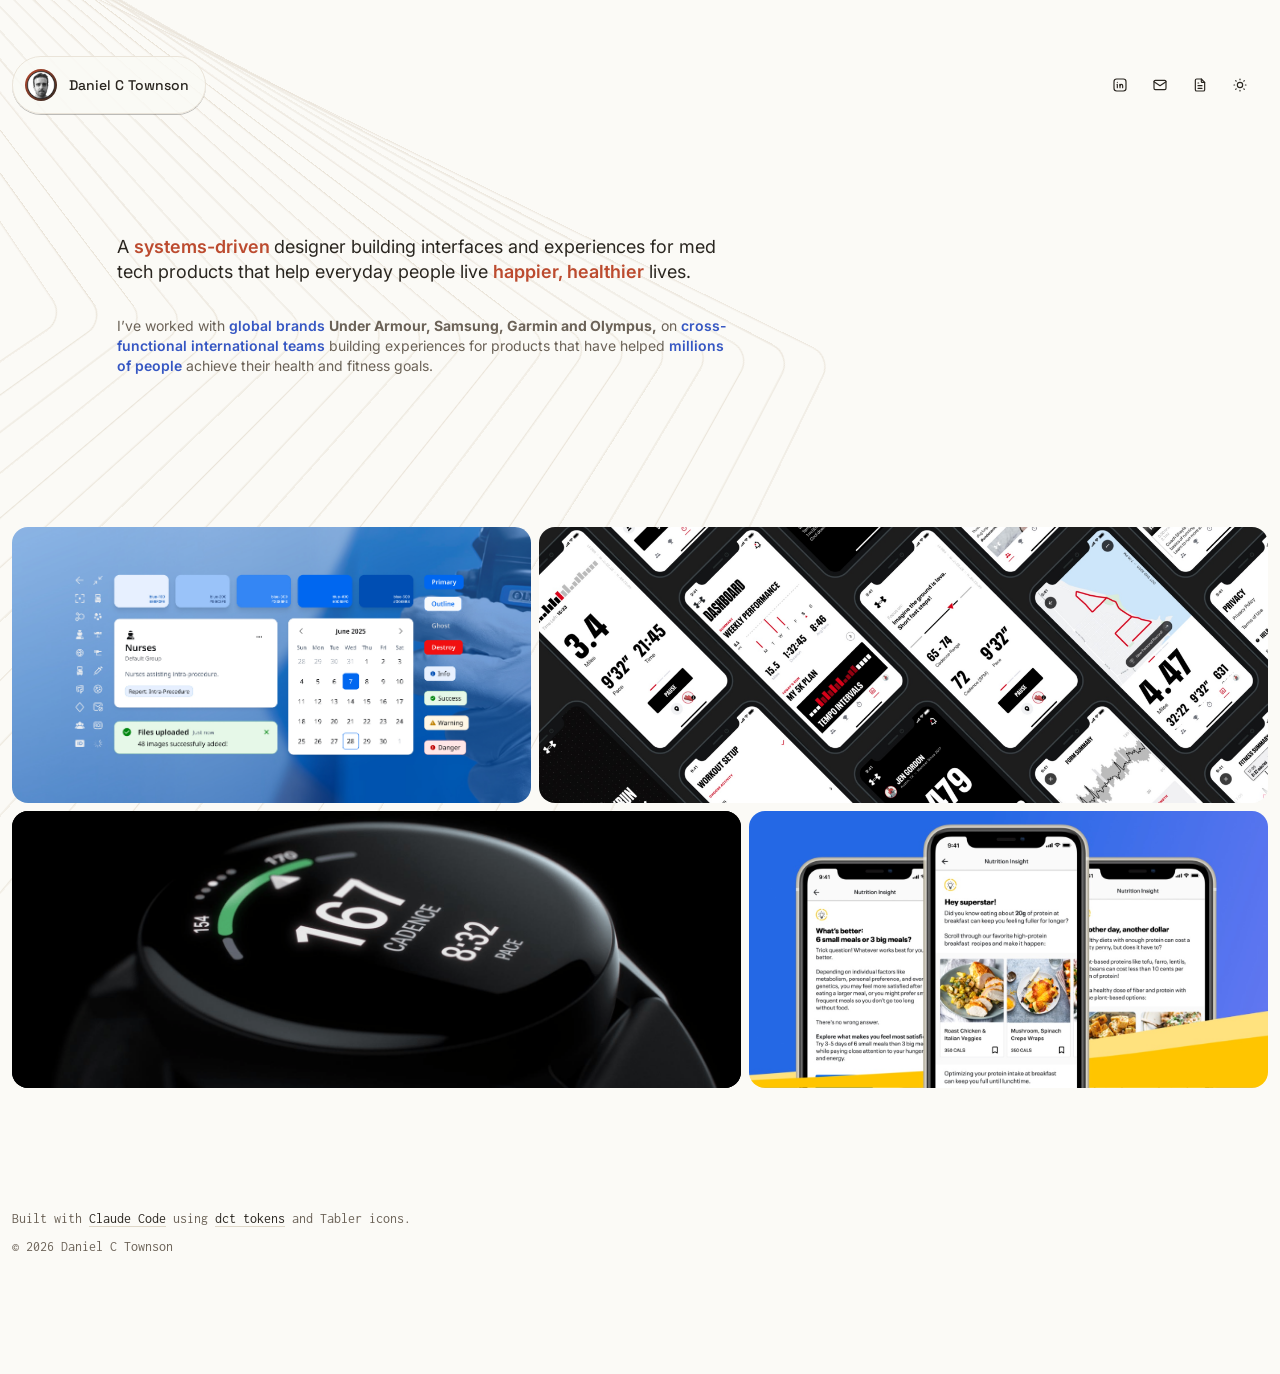
==== commit d611611d: "Hero Statement update" ====
--- a/index.html
+++ b/index.html
@@ -28,8 +28,8 @@
 
     <!-- Hero -->
     <section class="hero-masthead">
-      <p class="hero-statement anim anim-3">A <span class="accent-1">systems-driven </span> designer building interfaces and experiences for med tech products that help everyday people live <span class="accent-1">happier, healthier</span> lives. </p>
-      <p class="hero-subline anim anim-4">I’ve worked with global brands Under Armour, Samsung, Garmin and Olympus, on cross-functional international teams building experiences for products that have helped millions achieve their health and fitness goals.</p>
+      <p class="hero-statement anim anim-3">A <span class="accent">systems-driven </span> designer building interfaces and experiences for med tech products that help everyday people live <span class="accent">happier, healthier</span> lives. </p>
+      <p class="hero-subline anim anim-4">I’ve worked with <span class="accent">global brands</span> <b>Under Armour, Samsung, Garmin and Olympus,</b> on <span class="accent">cross-functional international teams</span> building experiences for products that have helped <span class="accent">millions of people</span> achieve their health and fitness goals.</p>
     </section>
   
     <!-- Case Studies -->
--- a/style.css
+++ b/style.css
@@ -461,10 +461,10 @@
 .nav-pill {
   display: flex;
   align-items: center;
-  height: 56px;
-  padding: 0 16px;
+  height: auto;
+  padding: 12px 16px 12px 12px;
   border: 1px solid var(--color-border-muted);
-  border-radius: var(--radius-3xl);
+  border-radius: var(--radius-full);
   background: color-mix(in srgb, var(--color-bg-default) 80%, transparent);
   backdrop-filter: blur(12px);
   -webkit-backdrop-filter: blur(12px);
@@ -859,18 +859,15 @@
   max-width:640px;
 }
 
-.hero-statement .accent-1 {
+.hero-statement .accent {
   color: var(--color-accent-default);
   font-weight: var(--font-weight-semibold);
 }
-.hero-statement .accent-2 {
+.hero-subline .accent {
   color: var(--color-info-text-muted);
   font-weight: var(--font-weight-semibold);
 }
-.hero-statement .accent-3 {
-  color: var(--color-green-500);
-  font-weight: var(--font-weight-semibold);
-}
+
 .section-label {
   display: flex;
   align-items: center;
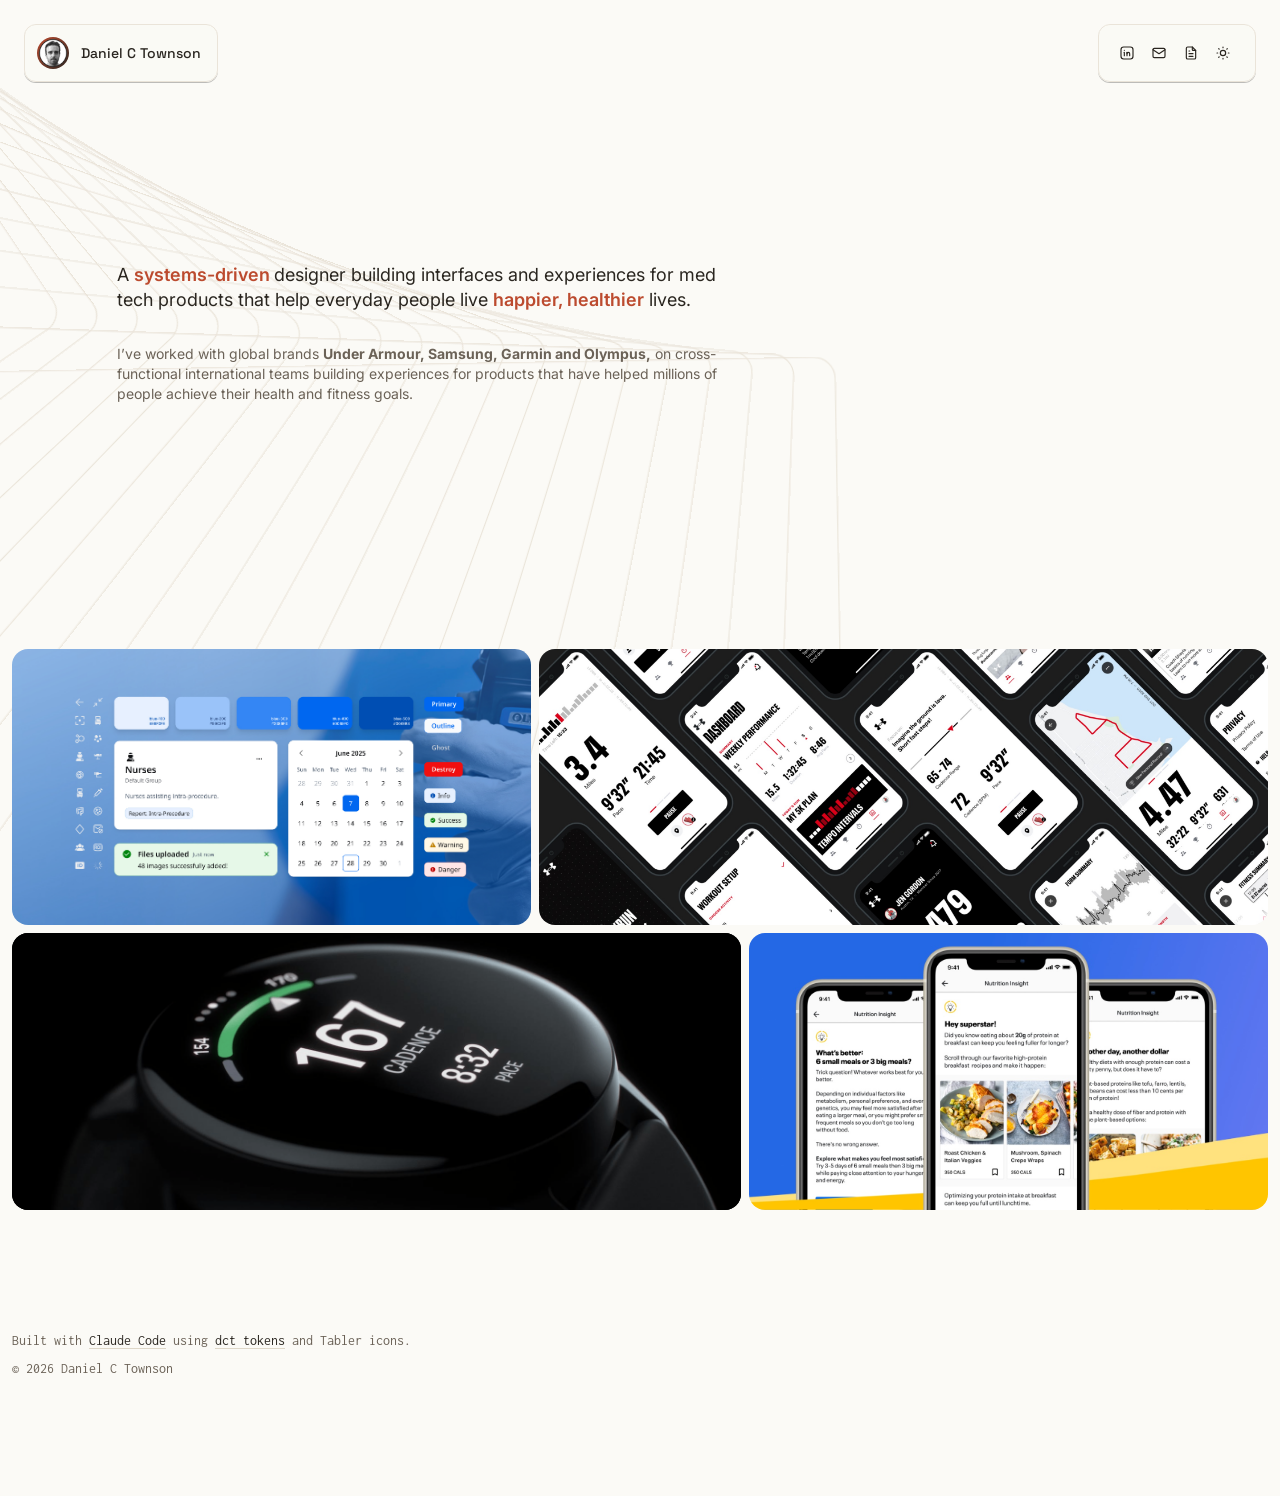
==== commit 97536530: "Home page style and ux" ====
--- a/index.html
+++ b/index.html
@@ -29,29 +29,17 @@
     <!-- Hero -->
     <section class="hero-masthead">
       <p class="hero-statement anim anim-3">A <span class="accent">systems-driven </span> designer building interfaces and experiences for med tech products that help everyday people live <span class="accent">happier, healthier</span> lives. </p>
-      <p class="hero-subline anim anim-4">I’ve worked with <span class="accent">global brands</span> <b>Under Armour, Samsung, Garmin and Olympus,</b> on <span class="accent">cross-functional international teams</span> building experiences for products that have helped <span class="accent">millions of people</span> achieve their health and fitness goals.</p>
+      <p class="hero-subline anim anim-4">I’ve worked with global brands <b>Under Armour, Samsung, Garmin and Olympus,</b> on cross-functional international teams building experiences for products that have helped millions of people achieve their health and fitness goals.</p>
     </section>
   
     <!-- Case Studies -->
-    <div class="card-grid anim anim-5">
-    <!-- OlySense Design System — not password-gated; the case study page
-         itself is noindex,nofollow so it stays out of search results -->
+    <div class="card-grid">
     <a class="cs-card" href="/ods" style="--span: 5;">
       <div class="cs-card-media">
         <img class="cs-card-image" src="assets/images/card.hero.ods1.jpg" alt="OlySense Design System" />
         <img class="cs-card-logo" src="assets/images/Olysense Design System.svg" alt="" />
       </div>
-      <!-- <div class="cs-card-info">
-        <div class="cs-card-header">
-          <h3 class="cs-card-title">OlySense</h3>
-          <div class="cs-card-chips">
-            <dct-chip>Design System</dct-chip>
-            <dct-chip>Web App</dct-chip>
-            <dct-chip>2026</dct-chip>
-          </div>
-        </div>
-        <p class="cs-card-summary">Unifying the endoscopic workflow for industry leader Olympus</p>
-      </div> -->
+  
     </a>
       <!-- UA Baselayer -->
       <a class="cs-card" href="/ua-baselayer" style="--span: 7;">
@@ -59,17 +47,6 @@
           <img class="cs-card-image" src="assets/images/card.hero.uabaselayer.jpg" alt="UA Baselayer Design System" />
           <img class="cs-card-logo" src="assets/images/UA Baselayer.svg" alt="" />
         </div>
-        <!-- <div class="cs-card-info">
-          <div class="cs-card-header">
-            <h3 class="cs-card-title">UA Baselayer</h3>
-            <div class="cs-card-chips">
-              <dct-chip>Design System</dct-chip>
-              <dct-chip>Mobile App</dct-chip>
-              <dct-chip>2024</dct-chip>
-            </div>
-          </div>
-          <p class="cs-card-summary">A brand-right system-driven redesign of Under Armour's fitness apps</p>
-        </div> -->
       </a>
       <!-- UA Samsung -->
       <a class="cs-card" href="/ua-samsung" style="--span: 7;">
@@ -77,17 +54,6 @@
           <img class="cs-card-image" src="assets/images/cs.uasamsung.mmr.heroimage.png" alt="UA Samsung" />
           <img class="cs-card-logo" src="assets/images/UA Samsung Lockup.svg" alt="" />
         </div>
-        <!-- <div class="cs-card-info">
-          <div class="cs-card-header">
-            <h3 class="cs-card-title">UA x Samsung</h3>
-            <div class="cs-card-chips">
-              <dct-chip>UX / UI</dct-chip>
-              <dct-chip>Wearable</dct-chip>
-              <dct-chip>2019</dct-chip>
-            </div>
-          </div>
-          <p class="cs-card-summary">Find Your Form with a co-branded smartwatch by Under Armour and Samsung</p>
-        </div> -->
       </a>
       <!-- MFP Insights -->
       <a class="cs-card" href="/mfpinsights" style="--span: 5;">
@@ -95,17 +61,6 @@
           <img class="cs-card-image" src="assets/images/card.hero.mfpnutritioninsights.jpg" alt="MyFitnessPal Nutrition Insights"/>
           <img class="cs-card-logo" src="assets/images/myfitnesspal.svg" alt="" />
         </div>
-        <!-- <div class="cs-card-info">
-          <div class="cs-card-header">
-            <h3 class="cs-card-title">MyFitnessPal Insights</h3>
-            <div class="cs-card-chips">
-              <dct-chip>Premium Feature</dct-chip>
-              <dct-chip>Mobile App</dct-chip>
-              <dct-chip>2020</dct-chip>
-            </div>
-          </div>
-          <p class="cs-card-summary">Premium insights to help you hit your nutrition goals</p>
-        </div> -->
       </a>
     </div>
 
--- a/style.css
+++ b/style.css
@@ -78,7 +78,7 @@
   --fan-pivot: -150px -200px;
   --fan-shift: -110px;
   --fan-base: 4deg;
-  --fan-step: 1.58deg;
+  --fan-step: 3deg;
   --fan-stagger: 30ms;
   --fan-angle: calc(var(--fan-base) + var(--i) * var(--fan-step));
   transform-box: view-box;
@@ -430,7 +430,7 @@
    needed. The pills align with .page's content column and side
    padding at every breakpoint. */
 site-nav {
-  --nav-inset: 56px;
+  --nav-inset: 24px;
   --nav-inset-stuck: 16px;
   display: block;
   position: sticky;
@@ -443,8 +443,8 @@
 
 .nav-inner {
   max-width: 1440px;
-  margin: 0 auto;
-  padding: 0 12px;
+  margin: auto;
+  padding: 0 24px;
   display: flex;
   align-items: center;
   justify-content: space-between;
@@ -464,7 +464,7 @@
   height: auto;
   padding: 12px 16px 12px 12px;
   border: 1px solid var(--color-border-muted);
-  border-radius: var(--radius-full);
+  border-radius: var(--radius-xl);
   background: color-mix(in srgb, var(--color-bg-default) 80%, transparent);
   backdrop-filter: blur(12px);
   -webkit-backdrop-filter: blur(12px);
@@ -473,7 +473,7 @@
   transition: background-color 0.2s ease, border-color 0.2s ease;
 }
 
-.nav-pill--back { padding: 0 11px; }
+.nav-pill--back { padding: 12px; }
 
 /* The name pill: avatar and name. */
 .nav-name { gap: 12px; }
@@ -510,7 +510,7 @@
    back. */
 site-nav .nav-links {
   height: 56px;
-  padding: 0 12px;
+  padding: 0 24px;
   pointer-events: auto;
 }
 
@@ -622,7 +622,7 @@
   justify-content: center;
   gap: var(--spacing-2);
   border: 1px solid transparent;
-  border-radius: var(--radius-full);
+  border-radius: var(--radius-xl);
   font-family: var(--font-family-sans);
   font-weight: var(--font-weight-medium);
   line-height: 1;
@@ -831,7 +831,7 @@
   position: relative;
   overflow: hidden;
   align-items: start;
-  padding: 120px 0 120px;
+  padding: 180px 0 120px;
 }
 
 .hero-statement {
@@ -864,8 +864,7 @@
   font-weight: var(--font-weight-semibold);
 }
 .hero-subline .accent {
-  color: var(--color-info-text-muted);
-  font-weight: var(--font-weight-semibold);
+  color: var(--color-accent-default);
 }
 
 .section-label {
@@ -877,9 +876,49 @@
 
 .section-label img { flex-shrink: 0; }
 
+/* ── Scroll cue ──────────────────────────────
+   Scrolls to the case studies on click; the chevrons bounce gently
+   so a visitor who hasn't touched the page yet still gets the hint. */
+.scroll-cue {
+  grid-column: 2 / span 6;
+  display: inline-flex;
+  align-items: center;
+  gap: 8px;
+  width: fit-content;
+  margin-top: 40px;
+  padding: 0;
+  background: none;
+  border: none;
+  font-family: var(--font-family-mono);
+  font-size: var(--font-size-xs);
+  font-weight: var(--font-weight-semibold);
+  letter-spacing: var(--font-tracking-wide);
+  text-transform: uppercase;
+  color: var(--color-fg-default);
+  cursor: pointer;
+}
+
+.scroll-cue-icon {
+  width: 20px;
+  height: 20px;
+  flex-shrink: 0;
+  color: var(--color-accent-default);
+  animation: scroll-cue-bounce 2.2s ease-in-out infinite;
+}
+
+@keyframes scroll-cue-bounce {
+  0%, 100% { transform: translateY(-3px); }
+  50%      { transform: translateY(3px); }
+}
+
+@media (prefers-reduced-motion: reduce) {
+  .scroll-cue-icon { animation: none; }
+}
+
 @media (max-width: 1023px) {
   .hero-statement,
-  .hero-subline {
+  .hero-subline,
+  .scroll-cue {
     grid-column: 1 / span 6;
     padding-left:32px;
   }
@@ -922,7 +961,7 @@
   container-type: inline-size;
   row-gap: 8px;
   margin-bottom: 80px;
-  margin-top: 32px;
+  margin-top: clamp(48px, 14vh, 200px);
 }
 
 @media (max-width: 767px) {
@@ -947,6 +986,54 @@
 @media (max-width: 1023px) {
   .cs-card {
     grid-column: span 4;
+  }
+}
+
+/* ── First-row entrance ──────────────────────────────────
+   The first row fades up shortly after load, same motion
+   language as the hero's .anim steps — no scroll needed to see
+   it, since it's the first thing below the fold. */
+.card-grid .cs-card:nth-of-type(-n+2) {
+  opacity: 0;
+  transform: translateY(32px);
+  animation: fade-up 0.7s cubic-bezier(0.16, 1, 0.3, 1) forwards;
+  animation-delay: 0.65s;
+}
+
+.card-grid .cs-card:nth-of-type(2) {
+  animation-delay: 0.77s;
+}
+
+/* ── Scroll reveal ────────────────────────────────────────
+   Rows beyond the first start lowered/transparent; components.js
+   adds .is-revealed via IntersectionObserver the first time each
+   one scrolls into view, so they animate up into place as a
+   visitor scrolls down — and any card added later gets the same
+   entrance automatically, no markup changes needed. */
+.card-grid .cs-card:nth-of-type(n+3) {
+  opacity: 0;
+  transform: translateY(32px);
+  transition: opacity 0.7s cubic-bezier(0.16, 1, 0.3, 1),
+              transform 0.7s cubic-bezier(0.16, 1, 0.3, 1);
+}
+
+.card-grid .cs-card:nth-of-type(n+3).is-revealed {
+  opacity: 1;
+  transform: translateY(0);
+}
+
+/* A little extra stagger between side-by-side cards in the same
+   row, on top of each one's own scroll-triggered timing. */
+.card-grid .cs-card:nth-of-type(even) {
+  transition-delay: 0.12s;
+}
+
+@media (prefers-reduced-motion: reduce) {
+  .cs-card {
+    opacity: 1;
+    transform: none;
+    transition: none;
+    animation: none;
   }
 }
 
